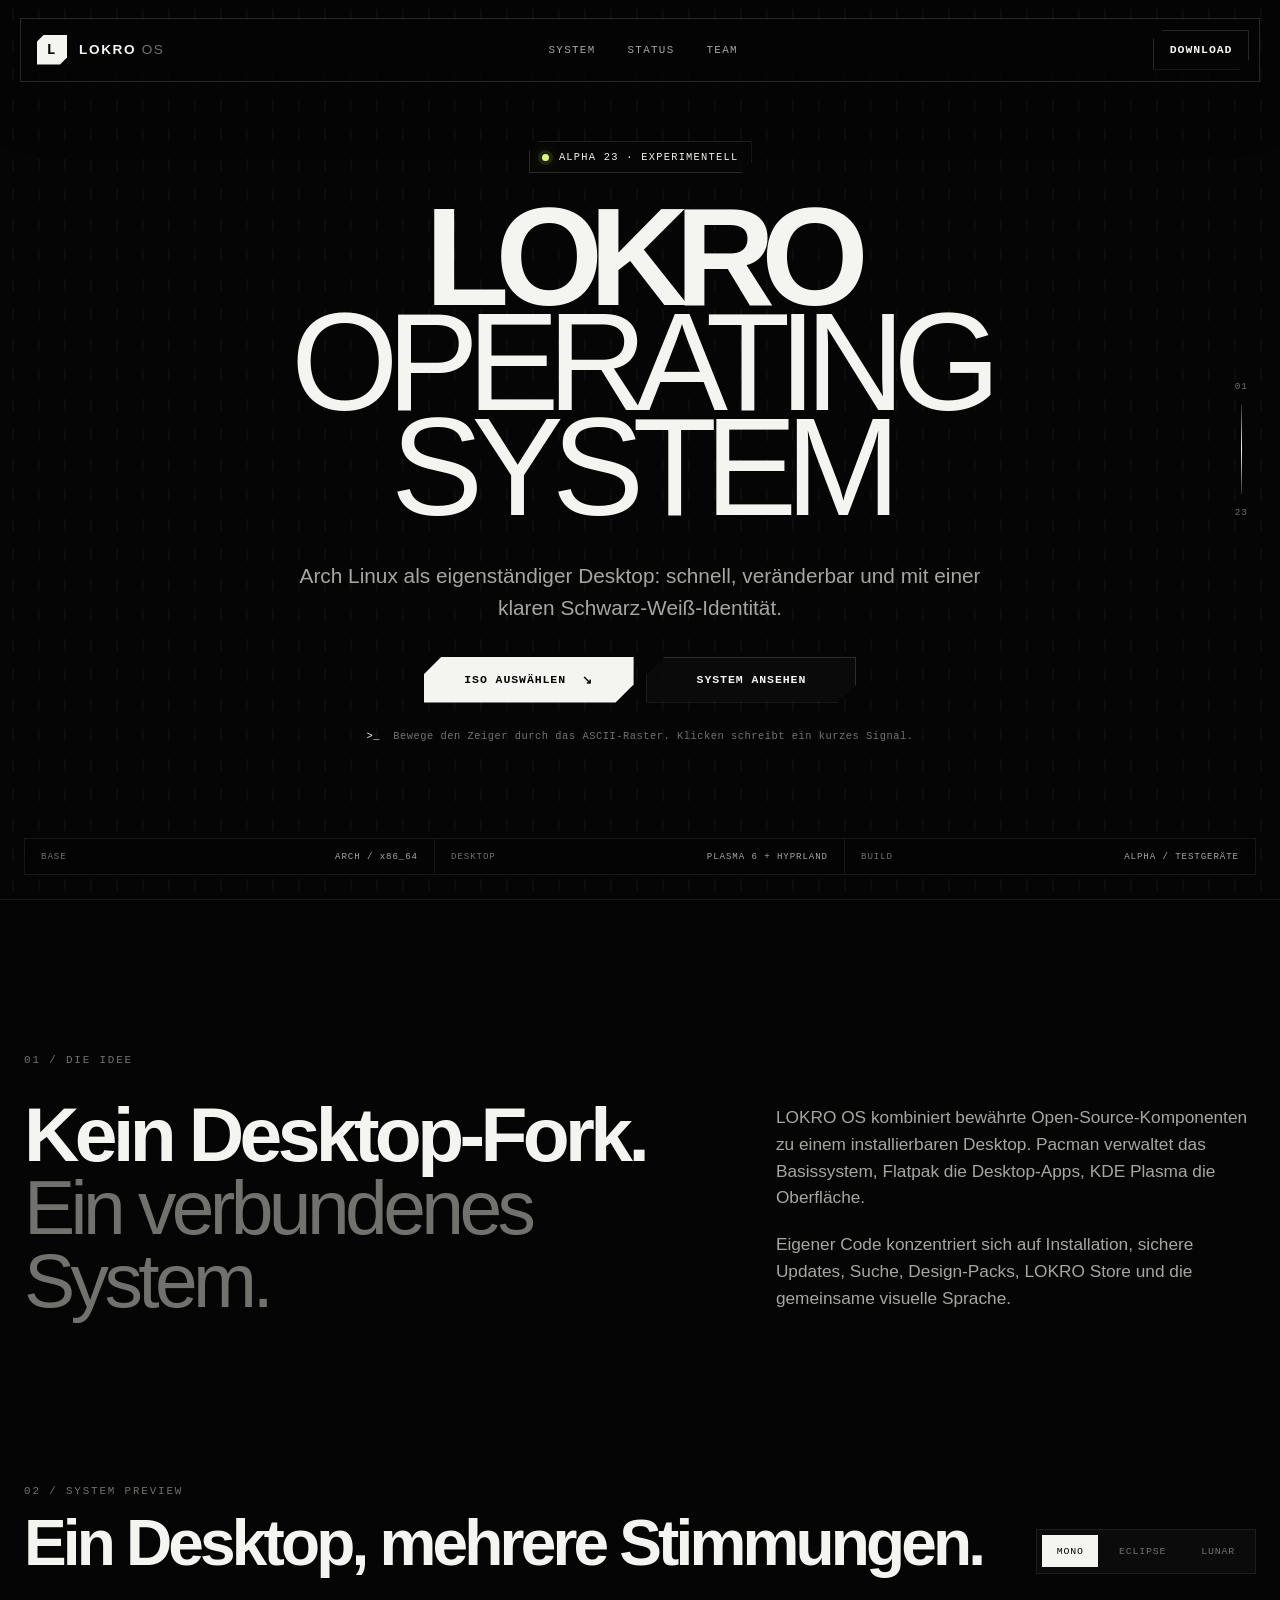
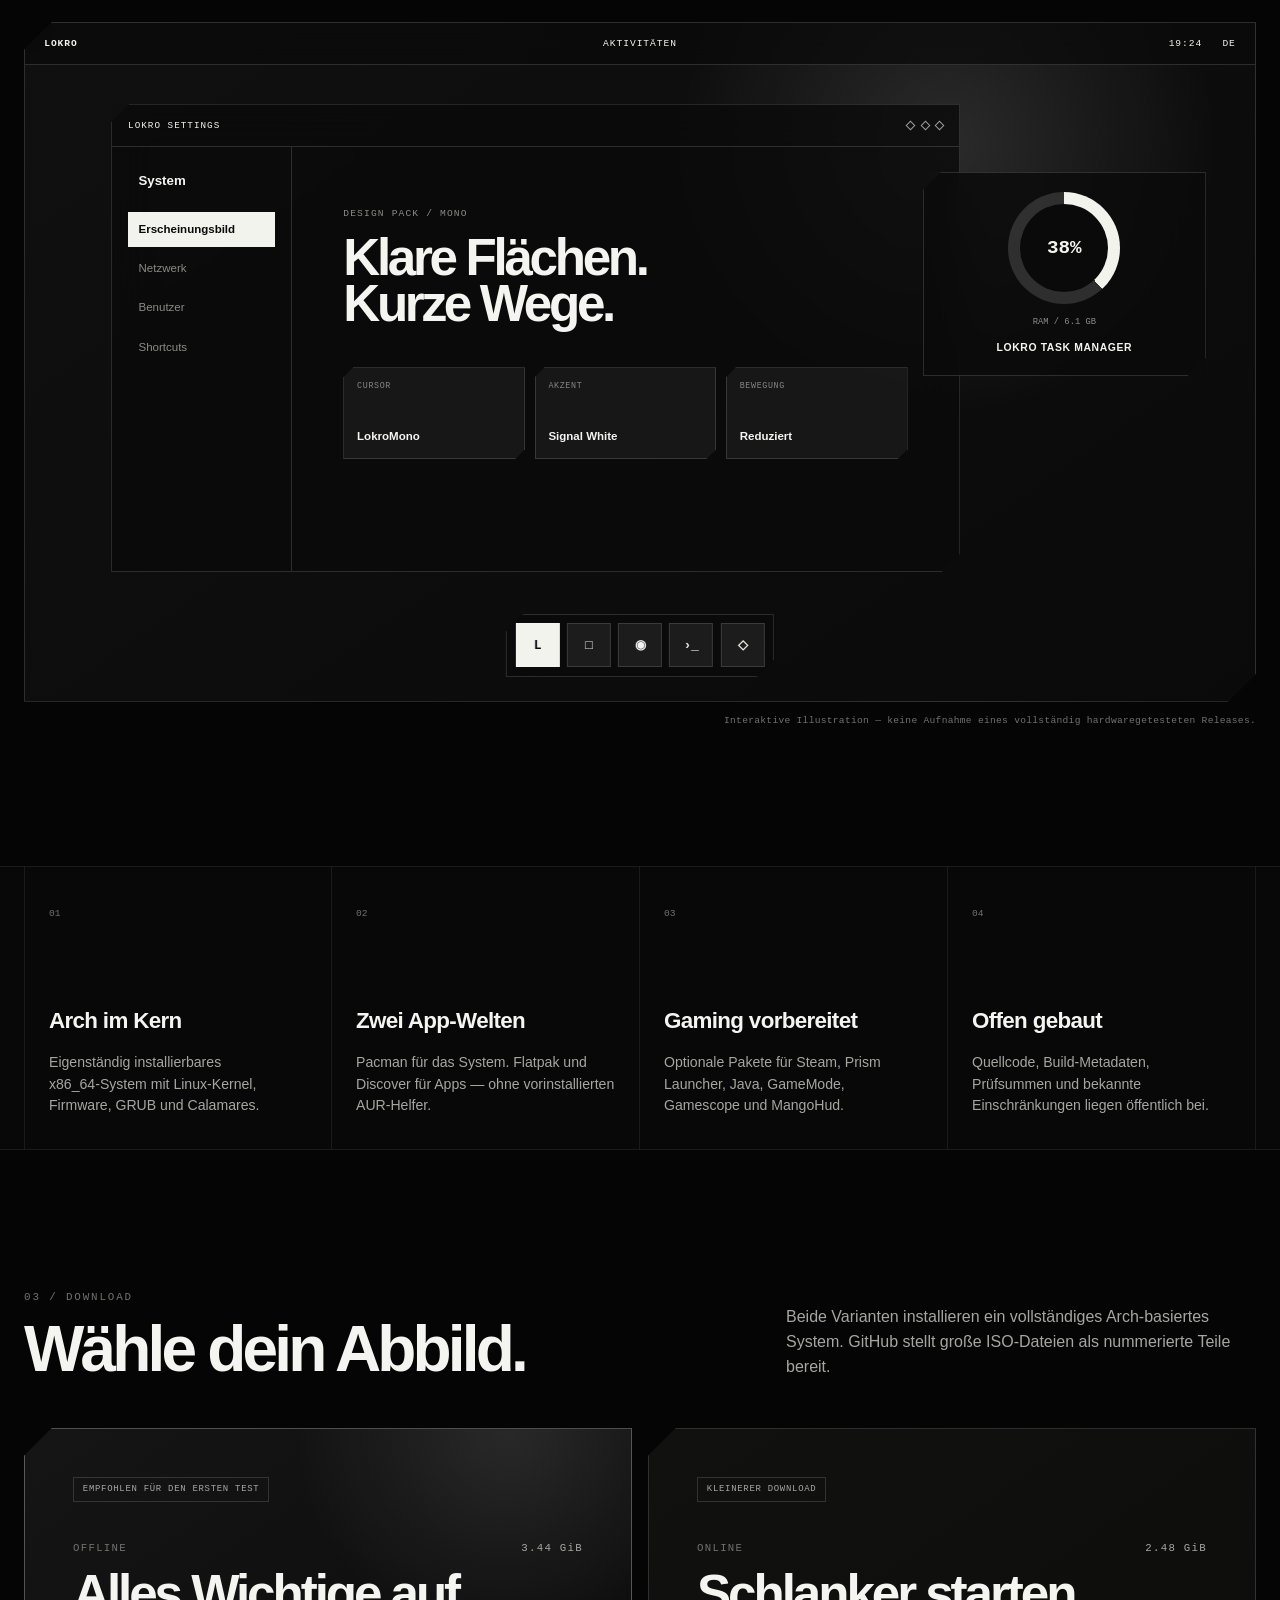
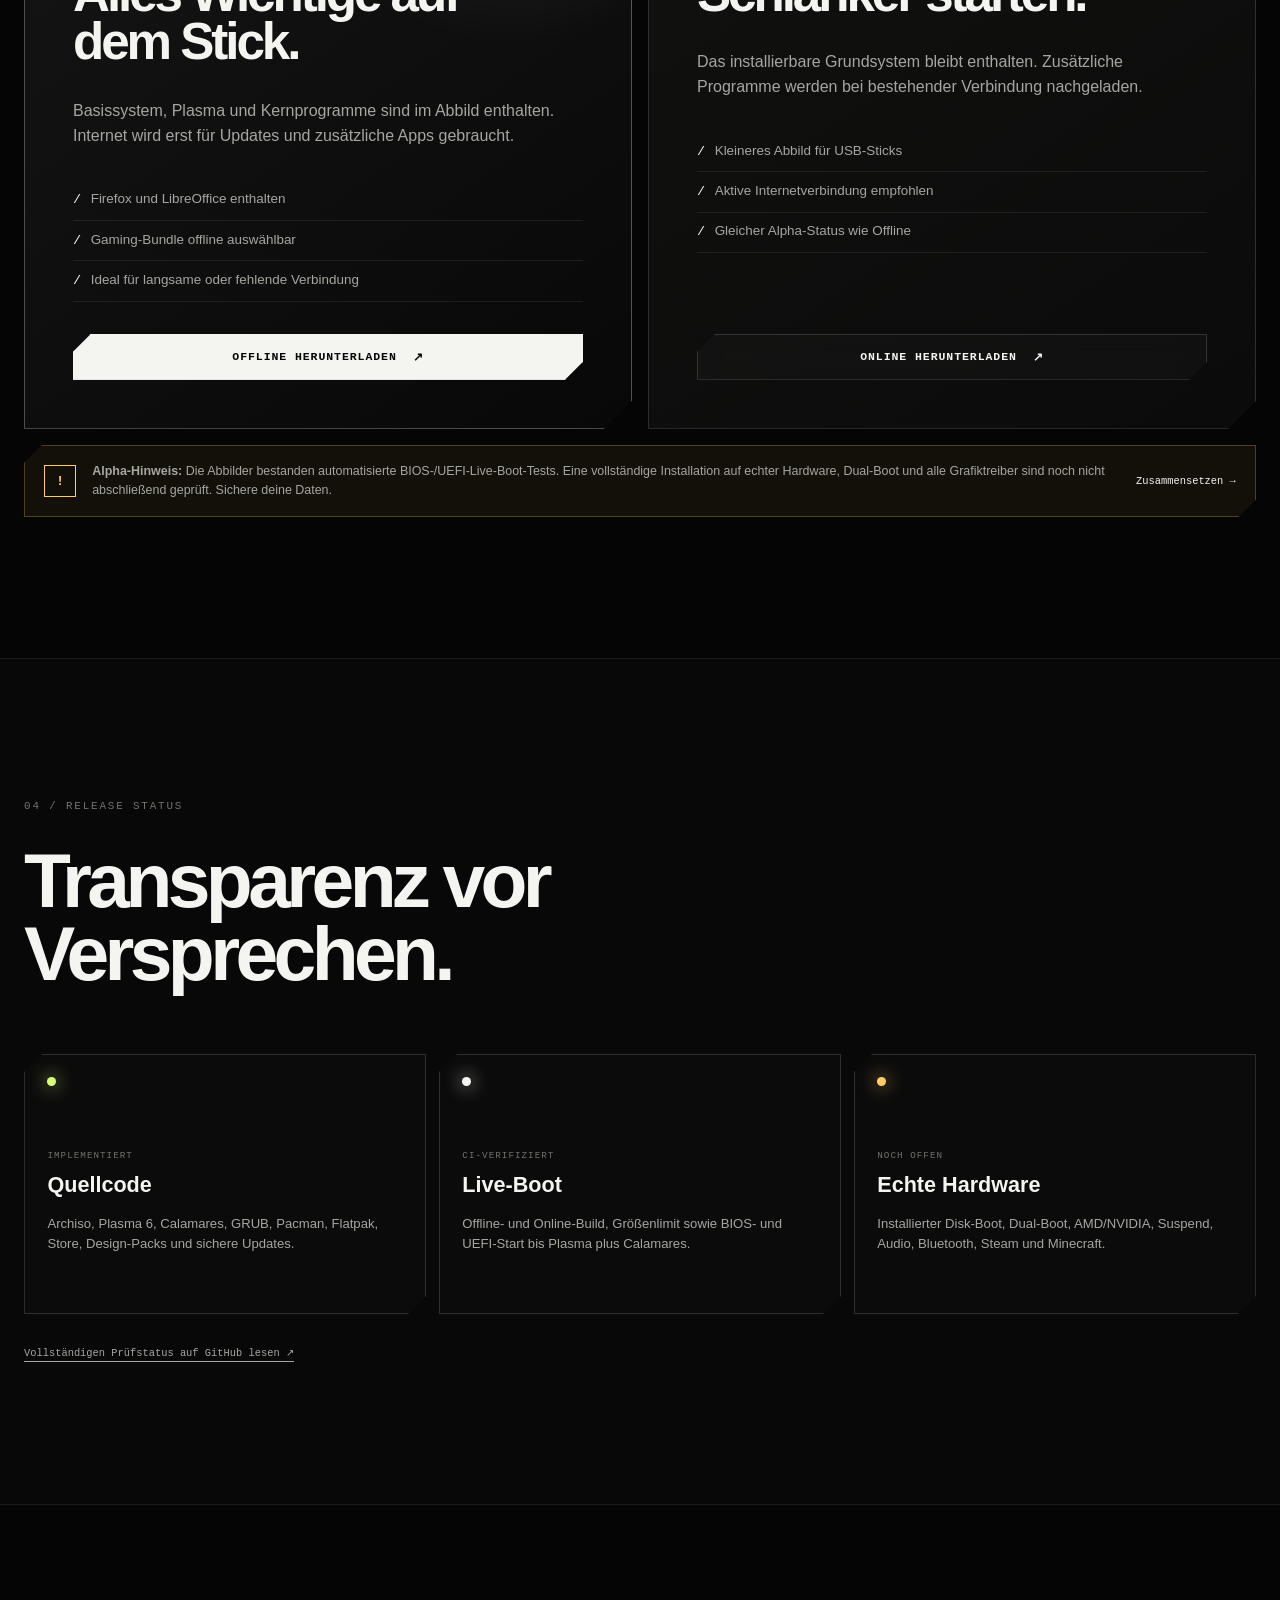
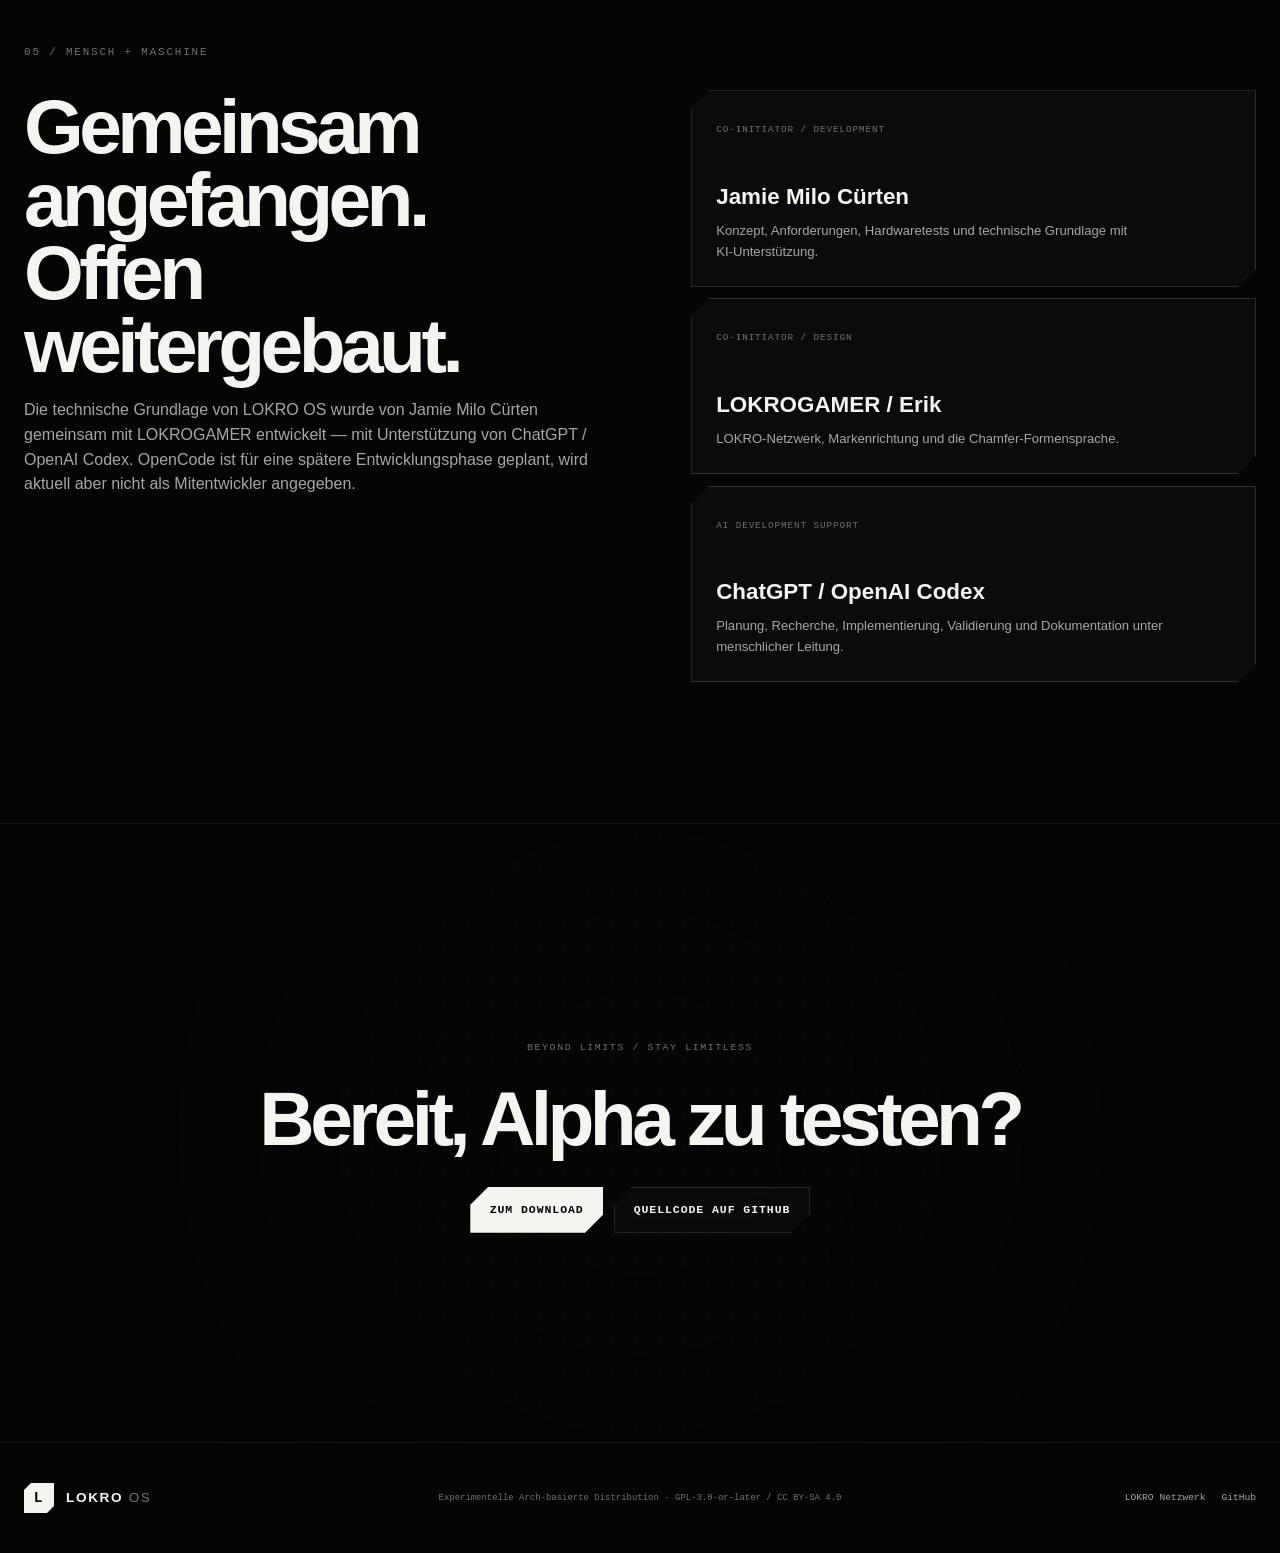
==== website/index.html @ 890afa0b "Add LOKRO OS website and enforce default theme # Conflicts: #	AI_INFO.md #	docs/RELEASE_STATUS.md" ====
<!doctype html>
<html lang="de">
<head>
  <meta charset="utf-8">
  <meta name="viewport" content="width=device-width, initial-scale=1">
  <meta name="theme-color" content="#050505">
  <meta name="description" content="LOKRO OS ist eine experimentelle, Arch-basierte Desktop-Distribution mit KDE Plasma, Pacman, Flatpak und einem klaren Schwarz-Weiß-Design.">
  <title>LOKRO OS — Arch, neu zusammengesetzt</title>
  <link rel="stylesheet" href="styles.css">
  <script src="app.js" defer></script>
</head>
<body>
  <a class="skip-link" href="#main">Zum Inhalt springen</a>

  <header class="site-header" data-nav>
    <a class="brand" href="#top" aria-label="LOKRO OS Startseite">
      <span class="brand-mark" aria-hidden="true">L</span>
      <span>LOKRO <b>OS</b></span>
    </a>
    <nav aria-label="Hauptnavigation">
      <a href="#system">System</a>
      <a href="#status">Status</a>
      <a href="#team">Team</a>
    </nav>
    <a class="button button-small chamfer-10" href="#download">Download</a>
  </header>

  <main id="main">
    <section class="hero" id="top" aria-labelledby="hero-title">
      <canvas id="signal-field" aria-hidden="true"></canvas>

      <div class="hero-copy">
        <div class="release-pill chamfer-10">
          <span class="pulse-dot" aria-hidden="true"></span>
          <span data-release-label>ALPHA 23 · EXPERIMENTELL</span>
        </div>
        <h1 id="hero-title"><span>LOKRO</span><br>OPERATING SYSTEM</h1>
        <p class="hero-lead">Arch Linux als eigenständiger Desktop: schnell, veränderbar und mit einer klaren Schwarz‑Weiß‑Identität.</p>
        <div class="hero-actions">
          <a class="button button-primary chamfer-18" href="#download">ISO auswählen <span aria-hidden="true">↘</span></a>
          <a class="button button-ghost chamfer-18" href="#system">System ansehen</a>
        </div>
        <p class="interaction-hint"><span aria-hidden="true">&gt;_</span> Bewege den Zeiger durch das ASCII‑Raster. Klicken schreibt ein kurzes Signal.</p>
      </div>

      <div class="hero-index" aria-hidden="true">
        <span>01</span>
        <i></i>
        <span>23</span>
      </div>

      <div class="hero-meta" aria-label="Kurzstatus">
        <div><span>BASE</span><strong>ARCH / x86_64</strong></div>
        <div><span>DESKTOP</span><strong>PLASMA 6 + HYPRLAND</strong></div>
        <div><span>BUILD</span><strong>ALPHA / TESTGERÄTE</strong></div>
      </div>
    </section>

    <section class="manifesto section-shell" aria-labelledby="manifesto-title">
      <p class="section-kicker">01 / DIE IDEE</p>
      <div class="manifesto-grid">
        <h2 id="manifesto-title">Kein Desktop-Fork.<br><em>Ein verbundenes System.</em></h2>
        <div>
          <p>LOKRO OS kombiniert bewährte Open‑Source‑Komponenten zu einem installierbaren Desktop. Pacman verwaltet das Basissystem, Flatpak die Desktop‑Apps, KDE Plasma die Oberfläche.</p>
          <p>Eigener Code konzentriert sich auf Installation, sichere Updates, Suche, Design‑Packs, LOKRO Store und die gemeinsame visuelle Sprache.</p>
        </div>
      </div>
    </section>

    <section class="system section-shell" id="system" aria-labelledby="system-title">
      <div class="section-heading">
        <div>
          <p class="section-kicker">02 / SYSTEM PREVIEW</p>
          <h2 id="system-title">Ein Desktop, mehrere Stimmungen.</h2>
        </div>
        <div class="theme-switcher" role="group" aria-label="Vorschau-Design wählen">
          <button type="button" class="is-active" data-preview-theme="mono">Mono</button>
          <button type="button" data-preview-theme="eclipse">Eclipse</button>
          <button type="button" data-preview-theme="lunar">Lunar</button>
        </div>
      </div>

      <div class="desktop-frame chamfer-28" data-desktop-theme="mono">
        <div class="desktop-noise" aria-hidden="true"></div>
        <div class="desktop-topbar">
          <div class="desktop-logo">LOKRO</div>
          <div>AKTIVITÄTEN</div>
          <div class="desktop-clock">19:24&nbsp;&nbsp; DE</div>
        </div>
        <div class="window window-main chamfer-18">
          <div class="window-bar">
            <span>LOKRO SETTINGS</span>
            <div><i></i><i></i><i></i></div>
          </div>
          <div class="window-content">
            <aside>
              <strong>System</strong>
              <span class="selected">Erscheinungsbild</span>
              <span>Netzwerk</span>
              <span>Benutzer</span>
              <span>Shortcuts</span>
            </aside>
            <div class="settings-stage">
              <p class="micro-label">DESIGN PACK / <span data-theme-name>MONO</span></p>
              <h3>Klare Flächen.<br>Kurze Wege.</h3>
              <div class="settings-cards">
                <article class="chamfer-10"><span>CURSOR</span><b>LokroMono</b></article>
                <article class="chamfer-10"><span>AKZENT</span><b>Signal White</b></article>
                <article class="chamfer-10"><span>BEWEGUNG</span><b>Reduziert</b></article>
              </div>
            </div>
          </div>
        </div>
        <div class="window window-side chamfer-18" aria-hidden="true">
          <div class="system-ring"><span>38%</span></div>
          <small>RAM / 6.1 GB</small>
          <b>LOKRO TASK MANAGER</b>
        </div>
        <div class="desktop-dock chamfer-18" aria-label="Beispielhafte Taskleiste">
          <i title="Start">L</i><i title="Dateien">□</i><i title="Browser">◉</i><i title="Terminal">›_</i><i title="Store">◇</i>
        </div>
      </div>
      <p class="preview-note">Interaktive Illustration — keine Aufnahme eines vollständig hardwaregetesteten Releases.</p>
    </section>

    <section class="feature-band" aria-label="Systemmerkmale">
      <div class="section-shell feature-grid">
        <article>
          <span class="feature-number">01</span>
          <h3>Arch im Kern</h3>
          <p>Eigenständig installierbares x86_64‑System mit Linux‑Kernel, Firmware, GRUB und Calamares.</p>
        </article>
        <article>
          <span class="feature-number">02</span>
          <h3>Zwei App-Welten</h3>
          <p>Pacman für das System. Flatpak und Discover für Apps — ohne vorinstallierten AUR‑Helfer.</p>
        </article>
        <article>
          <span class="feature-number">03</span>
          <h3>Gaming vorbereitet</h3>
          <p>Optionale Pakete für Steam, Prism Launcher, Java, GameMode, Gamescope und MangoHud.</p>
        </article>
        <article>
          <span class="feature-number">04</span>
          <h3>Offen gebaut</h3>
          <p>Quellcode, Build‑Metadaten, Prüfsummen und bekannte Einschränkungen liegen öffentlich bei.</p>
        </article>
      </div>
    </section>

    <section class="download section-shell" id="download" aria-labelledby="download-title">
      <div class="section-heading download-heading">
        <div>
          <p class="section-kicker">03 / DOWNLOAD</p>
          <h2 id="download-title">Wähle dein Abbild.</h2>
        </div>
        <p>Beide Varianten installieren ein vollständiges Arch‑basiertes System. GitHub stellt große ISO‑Dateien als nummerierte Teile bereit.</p>
      </div>

      <div class="download-grid">
        <article class="download-card chamfer-28 featured-card">
          <div class="card-tag">EMPFOHLEN FÜR DEN ERSTEN TEST</div>
          <div class="download-card-head">
            <span>OFFLINE</span><b>3.44 GiB</b>
          </div>
          <h3>Alles Wichtige auf dem Stick.</h3>
          <p>Basissystem, Plasma und Kernprogramme sind im Abbild enthalten. Internet wird erst für Updates und zusätzliche Apps gebraucht.</p>
          <ul>
            <li>Firefox und LibreOffice enthalten</li>
            <li>Gaming-Bundle offline auswählbar</li>
            <li>Ideal für langsame oder fehlende Verbindung</li>
          </ul>
          <a class="button button-primary chamfer-18 release-link" href="https://github.com/jamjam1312/LOKROOS-Arch-based/releases/tag/v0.1.0-alpha.23">Offline herunterladen <span aria-hidden="true">↗</span></a>
        </article>

        <article class="download-card chamfer-28">
          <div class="card-tag">KLEINERER DOWNLOAD</div>
          <div class="download-card-head">
            <span>ONLINE</span><b>2.48 GiB</b>
          </div>
          <h3>Schlanker starten.</h3>
          <p>Das installierbare Grundsystem bleibt enthalten. Zusätzliche Programme werden bei bestehender Verbindung nachgeladen.</p>
          <ul>
            <li>Kleineres Abbild für USB‑Sticks</li>
            <li>Aktive Internetverbindung empfohlen</li>
            <li>Gleicher Alpha‑Status wie Offline</li>
          </ul>
          <a class="button button-ghost chamfer-18 release-link" href="https://github.com/jamjam1312/LOKROOS-Arch-based/releases/tag/v0.1.0-alpha.23">Online herunterladen <span aria-hidden="true">↗</span></a>
        </article>
      </div>

      <div class="download-note chamfer-18">
        <span aria-hidden="true">!</span>
        <p><strong>Alpha-Hinweis:</strong> Die Abbilder bestanden automatisierte BIOS-/UEFI‑Live‑Boot‑Tests. Eine vollständige Installation auf echter Hardware, Dual‑Boot und alle Grafiktreiber sind noch nicht abschließend geprüft. Sichere deine Daten.</p>
        <a href="https://github.com/jamjam1312/LOKROOS-Arch-based/releases/download/v0.1.0-alpha.23/REASSEMBLE.md">Zusammensetzen →</a>
      </div>
    </section>

    <section class="status" id="status" aria-labelledby="status-title">
      <div class="section-shell">
        <p class="section-kicker">04 / RELEASE STATUS</p>
        <h2 id="status-title">Transparenz vor Versprechen.</h2>
        <div class="status-grid">
          <article class="chamfer-18 status-ready">
            <span>IMPLEMENTIERT</span>
            <strong>Quellcode</strong>
            <p>Archiso, Plasma 6, Calamares, GRUB, Pacman, Flatpak, Store, Design‑Packs und sichere Updates.</p>
          </article>
          <article class="chamfer-18 status-ci">
            <span>CI-VERIFIZIERT</span>
            <strong>Live-Boot</strong>
            <p>Offline- und Online-Build, Größenlimit sowie BIOS- und UEFI‑Start bis Plasma plus Calamares.</p>
          </article>
          <article class="chamfer-18 status-open">
            <span>NOCH OFFEN</span>
            <strong>Echte Hardware</strong>
            <p>Installierter Disk‑Boot, Dual‑Boot, AMD/NVIDIA, Suspend, Audio, Bluetooth, Steam und Minecraft.</p>
          </article>
        </div>
        <a class="text-link" href="https://github.com/jamjam1312/LOKROOS-Arch-based/blob/main/docs/RELEASE_STATUS.md">Vollständigen Prüfstatus auf GitHub lesen ↗</a>
      </div>
    </section>

    <section class="team section-shell" id="team" aria-labelledby="team-title">
      <p class="section-kicker">05 / MENSCH + MASCHINE</p>
      <div class="team-layout">
        <div>
          <h2 id="team-title">Gemeinsam angefangen.<br>Offen weitergebaut.</h2>
          <p>Die technische Grundlage von LOKRO OS wurde von Jamie Milo Cürten gemeinsam mit LOKROGAMER entwickelt — mit Unterstützung von ChatGPT / OpenAI Codex. OpenCode ist für eine spätere Entwicklungsphase geplant, wird aktuell aber nicht als Mitentwickler angegeben.</p>
        </div>
        <div class="credits-list">
          <article class="chamfer-18">
            <span>CO-INITIATOR / DEVELOPMENT</span>
            <strong>Jamie Milo Cürten</strong>
            <p>Konzept, Anforderungen, Hardwaretests und technische Grundlage mit KI‑Unterstützung.</p>
          </article>
          <article class="chamfer-18">
            <span>CO-INITIATOR / DESIGN</span>
            <strong>LOKROGAMER / Erik</strong>
            <p>LOKRO‑Netzwerk, Markenrichtung und die Chamfer‑Formensprache.</p>
          </article>
          <article class="chamfer-18">
            <span>AI DEVELOPMENT SUPPORT</span>
            <strong>ChatGPT / OpenAI Codex</strong>
            <p>Planung, Recherche, Implementierung, Validierung und Dokumentation unter menschlicher Leitung.</p>
          </article>
        </div>
      </div>
    </section>

    <section class="final-cta">
      <canvas id="footer-field" aria-hidden="true"></canvas>
      <div class="section-shell final-cta-inner">
        <span>BEYOND LIMITS / STAY LIMITLESS</span>
        <h2>Bereit, Alpha zu testen?</h2>
        <div>
          <a class="button button-primary chamfer-18" href="#download">Zum Download</a>
          <a class="button button-ghost chamfer-18" href="https://github.com/jamjam1312/LOKROOS-Arch-based">Quellcode auf GitHub</a>
        </div>
      </div>
    </section>
  </main>

  <footer>
    <div class="brand"><span class="brand-mark">L</span><span>LOKRO <b>OS</b></span></div>
    <p>Experimentelle Arch‑basierte Distribution · GPL‑3.0‑or‑later / CC BY‑SA 4.0</p>
    <div><a href="https://lokro.dev/de/">LOKRO Netzwerk</a><a href="https://github.com/jamjam1312/LOKROOS-Arch-based">GitHub</a></div>
  </footer>
</body>
</html>
---- website/styles.css ----
:root {
  color-scheme: dark;
  --ink: #f4f4f0;
  --muted: #a6a6a1;
  --dim: #71716d;
  --black: #050505;
  --panel: #0b0b0b;
  --panel-2: #111110;
  --line: rgba(255, 255, 255, .14);
  --line-soft: rgba(255, 255, 255, .075);
  --glass: rgba(13, 13, 13, .68);
  --signal: #f7f7f2;
  --good: #d7ff76;
  --warn: #ffcc66;
  --danger: #ff7a66;
  --max: 1240px;
  --sans: Inter, ui-sans-serif, -apple-system, BlinkMacSystemFont, "Segoe UI", sans-serif;
  --mono: "Cascadia Code", "SFMono-Regular", Consolas, "Liberation Mono", monospace;
}

* { box-sizing: border-box; }
html { scroll-behavior: smooth; background: var(--black); }
body { margin: 0; background: var(--black); color: var(--ink); font-family: var(--sans); line-height: 1.55; overflow-x: hidden; }
a { color: inherit; }
button, a { -webkit-tap-highlight-color: transparent; }
button { font: inherit; }
::selection { background: var(--ink); color: var(--black); }

.skip-link { position: fixed; left: 1rem; top: -5rem; z-index: 100; padding: .8rem 1rem; background: var(--ink); color: var(--black); transition: top .2s ease; }
.skip-link:focus { top: 1rem; }
.section-shell { width: min(var(--max), calc(100% - 3rem)); margin-inline: auto; }
.chamfer-10 { clip-path: polygon(10px 0, 100% 0, 100% calc(100% - 10px), calc(100% - 10px) 100%, 0 100%, 0 10px); }
.chamfer-18 { clip-path: polygon(18px 0, 100% 0, 100% calc(100% - 18px), calc(100% - 18px) 100%, 0 100%, 0 18px); }
.chamfer-28 { clip-path: polygon(28px 0, 100% 0, 100% calc(100% - 28px), calc(100% - 28px) 100%, 0 100%, 0 28px); }

.site-header { position: fixed; z-index: 30; top: 1.1rem; left: 50%; transform: translateX(-50%); width: min(var(--max), calc(100% - 2rem)); min-height: 64px; display: grid; grid-template-columns: 1fr auto 1fr; align-items: center; padding: .55rem .6rem .55rem 1rem; border: 1px solid var(--line); background: rgba(5, 5, 5, .66); backdrop-filter: blur(18px) saturate(130%); box-shadow: 0 18px 60px rgba(0, 0, 0, .24); transition: background .25s ease, border-color .25s ease; }
.site-header.is-scrolled { background: rgba(5, 5, 5, .9); border-color: rgba(255,255,255,.2); }
.brand { display: inline-flex; align-items: center; gap: .75rem; font-size: .85rem; font-weight: 700; letter-spacing: .12em; text-decoration: none; }
.brand b { font-weight: 400; color: var(--dim); }
.brand-mark { width: 30px; height: 30px; display: grid; place-items: center; background: var(--ink); color: var(--black); font: 900 .9rem var(--mono); clip-path: polygon(7px 0, 100% 0, 100% calc(100% - 7px), calc(100% - 7px) 100%, 0 100%, 0 7px); }
.site-header nav { display: flex; align-items: center; gap: 2rem; }
.site-header nav a { color: var(--muted); font: .68rem var(--mono); letter-spacing: .12em; text-decoration: none; text-transform: uppercase; transition: color .2s ease; }
.site-header nav a:hover, .site-header nav a:focus-visible { color: var(--ink); }
.site-header > .button { justify-self: end; }

.button { min-height: 46px; display: inline-flex; align-items: center; justify-content: center; gap: 1rem; padding: .8rem 1.15rem; border: 1px solid var(--line); background: transparent; color: var(--ink); font: 700 .72rem var(--mono); letter-spacing: .08em; text-decoration: none; text-transform: uppercase; cursor: pointer; transition: transform .2s ease, background .2s ease, color .2s ease, border-color .2s ease, box-shadow .2s ease; }
.button:hover, .button:focus-visible { transform: translateY(-2px); border-color: var(--ink); outline: none; }
.button:active { transform: translateY(0); }
.button-primary { background: var(--ink); color: var(--black); border-color: var(--ink); }
.button-primary:hover, .button-primary:focus-visible { box-shadow: 0 0 0 1px var(--ink), 0 18px 50px rgba(255,255,255,.13); }
.button-ghost { background: rgba(255,255,255,.025); backdrop-filter: blur(10px); }
.button-small { min-height: 40px; padding: .6rem 1rem; }

.hero { min-height: 100svh; position: relative; display: grid; align-items: center; overflow: hidden; border-bottom: 1px solid var(--line-soft); }
#signal-field { position: absolute; inset: 0; width: 100%; height: 100%; z-index: 0; pointer-events: none; }
.hero-copy { position: relative; z-index: 3; width: min(940px, calc(100% - 3rem)); margin: 7rem auto 8rem; text-align: center; }
.release-pill { width: fit-content; margin: 0 auto 2rem; display: inline-flex; align-items: center; gap: .65rem; padding: .55rem .75rem; border: 1px solid var(--line); background: rgba(8,8,8,.5); backdrop-filter: blur(10px); font: .65rem var(--mono); letter-spacing: .12em; }
.pulse-dot { width: 7px; height: 7px; border-radius: 50%; background: var(--good); box-shadow: 0 0 0 4px rgba(215,255,118,.1), 0 0 18px rgba(215,255,118,.5); animation: breathe 2.2s ease-in-out infinite; }
@keyframes breathe { 50% { opacity: .5; transform: scale(.72); } }
.hero h1 { margin: 0; font-size: clamp(4rem, 10.8vw, 10.2rem); line-height: .76; letter-spacing: -.085em; font-weight: 250; text-transform: uppercase; }
.hero h1 span { font-weight: 900; letter-spacing: -.1em; }
.hero-lead { max-width: 690px; margin: 2.5rem auto 0; color: var(--muted); font-size: clamp(1rem, 2vw, 1.3rem); }
.hero-actions { display: flex; justify-content: center; flex-wrap: wrap; gap: .8rem; margin-top: 2rem; }
.hero-actions .button { min-width: 210px; }
.interaction-hint { margin: 1.7rem 0 0; color: var(--dim); font: .65rem var(--mono); letter-spacing: .05em; }
.interaction-hint span { color: var(--ink); margin-right: .4rem; }
.hero-index { position: absolute; z-index: 3; right: 2rem; top: 50%; transform: translateY(-50%); display: flex; flex-direction: column; align-items: center; gap: .8rem; color: var(--dim); font: .58rem var(--mono); letter-spacing: .12em; }
.hero-index i { display: block; height: 90px; width: 1px; background: linear-gradient(var(--line), var(--ink), var(--line)); }
.hero-meta { position: absolute; z-index: 3; left: 50%; bottom: 1.5rem; transform: translateX(-50%); width: min(var(--max), calc(100% - 3rem)); display: grid; grid-template-columns: repeat(3, 1fr); border: 1px solid var(--line-soft); background: rgba(5,5,5,.56); backdrop-filter: blur(10px); }
.hero-meta div { display: flex; justify-content: space-between; gap: 1rem; padding: .75rem 1rem; border-right: 1px solid var(--line-soft); }
.hero-meta div:last-child { border-right: 0; }
.hero-meta span, .hero-meta strong { font: .57rem var(--mono); letter-spacing: .1em; }
.hero-meta span { color: var(--dim); }
.hero-meta strong { color: var(--muted); font-weight: 500; }

.section-kicker { margin: 0 0 2rem; color: var(--dim); font: .68rem var(--mono); letter-spacing: .17em; }
.manifesto { padding-block: clamp(6rem, 12vw, 11rem); }
.manifesto-grid { display: grid; grid-template-columns: 1.15fr .85fr; gap: clamp(3rem, 8vw, 8rem); align-items: start; }
.manifesto h2, .section-heading h2, .status h2, .team h2, .final-cta h2 { margin: 0; font-size: clamp(2.7rem, 6vw, 6.2rem); line-height: .95; letter-spacing: -.06em; }
.manifesto h2 em { color: var(--dim); font-weight: 300; font-style: normal; }
.manifesto-grid > div { padding-top: .4rem; }
.manifesto-grid p { color: var(--muted); font-size: 1.08rem; margin: 0 0 1.25rem; }

.system { padding-bottom: clamp(6rem, 11vw, 10rem); }
.section-heading { display: flex; justify-content: space-between; align-items: end; gap: 2rem; margin-bottom: 3rem; }
.section-heading .section-kicker { margin-bottom: 1rem; }
.section-heading h2 { font-size: clamp(2.5rem, 5vw, 5rem); }
.theme-switcher { display: flex; gap: .4rem; padding: .35rem; border: 1px solid var(--line-soft); background: var(--panel); }
.theme-switcher button { border: 0; padding: .65rem .9rem; background: transparent; color: var(--dim); font: .62rem var(--mono); letter-spacing: .08em; text-transform: uppercase; cursor: pointer; }
.theme-switcher button:hover, .theme-switcher button:focus-visible { color: var(--ink); outline: 1px solid var(--line); }
.theme-switcher button.is-active { background: var(--ink); color: var(--black); }

.desktop-frame { --desk-bg: #0a0a0a; --desk-line: rgba(255,255,255,.14); --desk-accent: #f3f3ee; position: relative; min-height: 680px; overflow: hidden; border: 1px solid var(--line); background: radial-gradient(circle at 75% 18%, rgba(255,255,255,.12), transparent 25%), linear-gradient(145deg, #101010, var(--desk-bg)); box-shadow: 0 35px 100px rgba(0,0,0,.42); transition: background .45s ease, color .45s ease; }
.desktop-frame[data-desktop-theme="eclipse"] { --desk-bg: #05060a; --desk-accent: #dce3ff; background: radial-gradient(circle at 30% 55%, rgba(100,117,180,.24), transparent 32%), radial-gradient(circle at 78% 16%, rgba(255,255,255,.13), transparent 22%), #05060a; }
.desktop-frame[data-desktop-theme="lunar"] { --desk-bg: #e9e8e2; --desk-line: rgba(0,0,0,.16); --desk-accent: #111; color: #0a0a0a; background: radial-gradient(circle at 20% 76%, rgba(0,0,0,.13), transparent 27%), linear-gradient(145deg, #faf9f4, #d8d7d1); }
.desktop-noise { position: absolute; inset: 0; opacity: .28; background-image: radial-gradient(var(--desk-accent) .7px, transparent .7px); background-size: 8px 8px; mask-image: linear-gradient(120deg, transparent 5%, black 52%, transparent 95%); }
.desktop-topbar { position: absolute; inset: 0 0 auto; height: 42px; display: grid; grid-template-columns: 1fr auto 1fr; align-items: center; padding: 0 1.2rem; border-bottom: 1px solid var(--desk-line); background: color-mix(in srgb, var(--desk-bg) 72%, transparent); backdrop-filter: blur(12px); font: .6rem var(--mono); letter-spacing: .1em; }
.desktop-logo { font-weight: 900; }
.desktop-clock { justify-self: end; }
.window { position: absolute; border: 1px solid var(--desk-line); background: color-mix(in srgb, var(--desk-bg) 80%, transparent); backdrop-filter: blur(22px); box-shadow: 0 24px 70px rgba(0,0,0,.3); }
.window-main { left: 7%; top: 12%; width: 69%; height: 69%; }
.window-bar { height: 42px; display: flex; align-items: center; justify-content: space-between; padding: 0 1rem; border-bottom: 1px solid var(--desk-line); font: .58rem var(--mono); letter-spacing: .11em; }
.window-bar div { display: flex; gap: .45rem; }
.window-bar i { width: 7px; height: 7px; border: 1px solid currentColor; transform: rotate(45deg); opacity: .62; }
.window-content { height: calc(100% - 42px); display: grid; grid-template-columns: 180px 1fr; }
.window-content aside { display: flex; flex-direction: column; gap: .25rem; padding: 1.5rem 1rem; border-right: 1px solid var(--desk-line); }
.window-content aside strong { margin: 0 .65rem 1rem; font-size: .83rem; }
.window-content aside span { padding: .55rem .65rem; color: color-mix(in srgb, currentColor 55%, transparent); font-size: .72rem; }
.window-content aside .selected { color: var(--desk-bg); background: var(--desk-accent); font-weight: 700; }
.settings-stage { padding: clamp(1.5rem, 4vw, 3.5rem); }
.micro-label { color: color-mix(in srgb, currentColor 55%, transparent); font: .6rem var(--mono); letter-spacing: .12em; }
.settings-stage h3 { margin: 1rem 0 2.5rem; font-size: clamp(2rem, 4vw, 4.5rem); line-height: .9; letter-spacing: -.065em; }
.settings-cards { display: grid; grid-template-columns: repeat(3, 1fr); gap: .6rem; }
.settings-cards article { min-height: 92px; display: flex; flex-direction: column; justify-content: space-between; padding: .8rem; border: 1px solid var(--desk-line); background: color-mix(in srgb, var(--desk-accent) 5%, transparent); }
.settings-cards span { color: color-mix(in srgb, currentColor 50%, transparent); font: .52rem var(--mono); letter-spacing: .08em; }
.settings-cards b { font-size: .72rem; }
.window-side { width: 23%; min-width: 190px; right: 4%; top: 22%; padding: 1.2rem; display: flex; flex-direction: column; align-items: center; gap: .8rem; }
.system-ring { width: 112px; aspect-ratio: 1; display: grid; place-items: center; border-radius: 50%; background: conic-gradient(var(--desk-accent) 0 38%, var(--desk-line) 38% 100%); }
.system-ring::before { content: ""; grid-area: 1/1; width: 88px; aspect-ratio: 1; border-radius: 50%; background: var(--desk-bg); }
.system-ring span { grid-area: 1/1; z-index: 1; font: 700 1.2rem var(--mono); }
.window-side small { color: color-mix(in srgb, currentColor 55%, transparent); font: .55rem var(--mono); }
.window-side b { text-align: center; font-size: .65rem; letter-spacing: .06em; }
.desktop-dock { position: absolute; left: 50%; bottom: 3.5%; transform: translateX(-50%); display: flex; gap: .45rem; padding: .55rem; border: 1px solid var(--desk-line); background: color-mix(in srgb, var(--desk-bg) 70%, transparent); backdrop-filter: blur(20px); }
.desktop-dock i { width: 44px; height: 44px; display: grid; place-items: center; background: color-mix(in srgb, var(--desk-accent) 8%, transparent); border: 1px solid var(--desk-line); font: 700 .8rem var(--mono); font-style: normal; }
.desktop-dock i:first-child { background: var(--desk-accent); color: var(--desk-bg); }
.preview-note { color: var(--dim); margin: .8rem 0 0; text-align: right; font: .6rem var(--mono); letter-spacing: .03em; }

.feature-band { border-block: 1px solid var(--line-soft); background: #080808; }
.feature-grid { display: grid; grid-template-columns: repeat(4, 1fr); }
.feature-grid article { min-height: 270px; padding: 2rem 1.5rem; border-right: 1px solid var(--line-soft); }
.feature-grid article:first-child { border-left: 1px solid var(--line-soft); }
.feature-number { color: var(--dim); font: .6rem var(--mono); }
.feature-grid h3 { margin: 5rem 0 .8rem; font-size: 1.4rem; letter-spacing: -.03em; }
.feature-grid p { margin: 0; color: var(--muted); font-size: .88rem; }

.download { padding-block: clamp(6rem, 11vw, 10rem); }
.download-heading > p { max-width: 470px; margin: 0; color: var(--muted); }
.download-grid { display: grid; grid-template-columns: 1fr 1fr; gap: 1rem; }
.download-card { position: relative; display: flex; flex-direction: column; min-height: 560px; padding: clamp(1.5rem, 4vw, 3rem); border: 1px solid var(--line); background: linear-gradient(145deg, var(--panel-2), var(--panel)); }
.featured-card { border-color: rgba(255,255,255,.28); background: radial-gradient(circle at 80% 0, rgba(255,255,255,.1), transparent 28%), linear-gradient(145deg, #151515, #080808); }
.card-tag { width: fit-content; padding: .4rem .55rem; border: 1px solid var(--line); color: var(--muted); font: .56rem var(--mono); letter-spacing: .08em; }
.download-card-head { display: flex; justify-content: space-between; margin-top: 2.5rem; color: var(--dim); font: .67rem var(--mono); letter-spacing: .12em; }
.download-card-head b { color: var(--muted); font-weight: 400; }
.download-card h3 { margin: 1rem 0; max-width: 430px; font-size: clamp(2.2rem, 4vw, 4.2rem); line-height: .95; letter-spacing: -.06em; }
.download-card > p { color: var(--muted); max-width: 520px; }
.download-card ul { margin: 1rem 0 2rem; padding: 0; list-style: none; color: var(--muted); font-size: .84rem; }
.download-card li { padding: .55rem 0; border-bottom: 1px solid var(--line-soft); }
.download-card li::before { content: "/"; margin-right: .6rem; color: var(--ink); font-family: var(--mono); }
.download-card .button { margin-top: auto; align-self: stretch; }
.download-note { display: grid; grid-template-columns: auto 1fr auto; align-items: center; gap: 1rem; margin-top: 1rem; padding: 1rem 1.2rem; border: 1px solid rgba(255,204,102,.25); background: rgba(255,204,102,.055); }
.download-note > span { width: 32px; height: 32px; display: grid; place-items: center; border: 1px solid var(--warn); color: var(--warn); font: 700 .8rem var(--mono); }
.download-note p { margin: 0; color: var(--muted); font-size: .78rem; }
.download-note a { white-space: nowrap; color: var(--ink); font: .65rem var(--mono); text-decoration: none; }

.status { padding-block: clamp(6rem, 11vw, 10rem); border-block: 1px solid var(--line-soft); background: #080808; }
.status h2 { max-width: 760px; }
.status-grid { display: grid; grid-template-columns: repeat(3, 1fr); gap: .8rem; margin-top: 4rem; }
.status-grid article { min-height: 260px; padding: 1.4rem; border: 1px solid var(--line); background: var(--panel); }
.status-grid article::before { content: ""; display: block; width: 9px; height: 9px; margin-bottom: 4rem; border-radius: 50%; background: var(--dim); box-shadow: 0 0 18px currentColor; }
.status-grid .status-ready::before { background: var(--good); color: var(--good); }
.status-grid .status-ci::before { background: var(--ink); color: var(--ink); }
.status-grid .status-open::before { background: var(--warn); color: var(--warn); }
.status-grid span { display: block; color: var(--dim); font: .58rem var(--mono); letter-spacing: .11em; }
.status-grid strong { display: block; margin: .4rem 0 .8rem; font-size: 1.35rem; }
.status-grid p { margin: 0; color: var(--muted); font-size: .82rem; }
.text-link { display: inline-block; margin-top: 2rem; color: var(--muted); font: .65rem var(--mono); text-underline-offset: .3rem; }
.text-link:hover { color: var(--ink); }

.team { padding-block: clamp(6rem, 11vw, 10rem); }
.team-layout { display: grid; grid-template-columns: 1fr 1fr; gap: clamp(3rem, 8vw, 8rem); }
.team-layout > div:first-child { position: sticky; top: 7rem; align-self: start; }
.team-layout > div:first-child p { max-width: 590px; color: var(--muted); font-size: 1rem; }
.credits-list { display: flex; flex-direction: column; gap: .7rem; }
.credits-list article { padding: 1.5rem; border: 1px solid var(--line); background: var(--panel); }
.credits-list span { color: var(--dim); font: .58rem var(--mono); letter-spacing: .1em; }
.credits-list strong { display: block; margin: 2.5rem 0 .4rem; font-size: 1.4rem; }
.credits-list p { margin: 0; color: var(--muted); font-size: .82rem; }

.final-cta { position: relative; min-height: 620px; display: grid; place-items: center; overflow: hidden; border-block: 1px solid var(--line-soft); }
#footer-field { position: absolute; inset: 0; width: 100%; height: 100%; opacity: .55; pointer-events: none; }
.final-cta::after { content: ""; position: absolute; inset: 0; background: radial-gradient(circle, transparent 0 20%, var(--black) 76%); pointer-events: none; }
.final-cta-inner { position: relative; z-index: 2; text-align: center; }
.final-cta-inner > span { color: var(--dim); font: .62rem var(--mono); letter-spacing: .16em; }
.final-cta h2 { margin: 1.5rem 0 2rem; }
.final-cta-inner > div { display: flex; flex-wrap: wrap; justify-content: center; gap: .7rem; }

footer { min-height: 110px; display: grid; grid-template-columns: 1fr auto 1fr; align-items: center; gap: 2rem; width: min(var(--max), calc(100% - 3rem)); margin: auto; }
footer p { color: var(--dim); font: .56rem var(--mono); text-align: center; }
footer > div:last-child { justify-self: end; display: flex; gap: 1rem; }
footer > div:last-child a { color: var(--muted); font: .6rem var(--mono); text-decoration: none; }
footer > div:last-child a:hover { color: var(--ink); }

@media (max-width: 900px) {
  .site-header { grid-template-columns: 1fr auto; }
  .site-header nav { display: none; }
  .hero-meta { grid-template-columns: 1fr; bottom: 1rem; }
  .hero-meta div { border-right: 0; border-bottom: 1px solid var(--line-soft); }
  .hero-meta div:last-child { border-bottom: 0; }
  .hero-index { display: none; }
  .manifesto-grid, .team-layout { grid-template-columns: 1fr; }
  .team-layout > div:first-child { position: static; }
  .section-heading { align-items: start; flex-direction: column; }
  .feature-grid { grid-template-columns: 1fr 1fr; }
  .feature-grid article:nth-child(3) { border-left: 1px solid var(--line-soft); }
  .download-grid, .status-grid { grid-template-columns: 1fr; }
  .window-main { left: 4%; width: 79%; }
  .window-side { right: 2%; top: 28%; }
  footer { grid-template-columns: 1fr; justify-items: center; padding: 2rem 0; }
  footer > div:last-child { justify-self: auto; }
}

@media (max-width: 620px) {
  .section-shell { width: min(100% - 1.5rem, var(--max)); }
  .site-header { top: .5rem; width: calc(100% - 1rem); min-height: 56px; }
  .site-header .button { min-height: 36px; font-size: .58rem; }
  .brand { font-size: .72rem; }
  .brand-mark { width: 27px; height: 27px; }
  .hero-copy { width: calc(100% - 1.5rem); margin-top: 6rem; }
  .hero h1 { font-size: clamp(3.4rem, 19vw, 6rem); line-height: .82; }
  .interaction-hint { display: none; }
  .hero-meta { width: calc(100% - 1.5rem); }
  .hero-meta div:nth-child(2) { display: none; }
  .manifesto, .download, .status, .team { padding-block: 5rem; }
  .theme-switcher { width: 100%; }
  .theme-switcher button { flex: 1; }
  .desktop-frame { min-height: 540px; }
  .window-main { width: 92%; height: 68%; }
  .window-content { grid-template-columns: 1fr; }
  .window-content aside { display: none; }
  .settings-stage { padding: 1.5rem; }
  .settings-cards { grid-template-columns: 1fr; }
  .settings-cards article { min-height: 68px; }
  .window-side { display: none; }
  .desktop-dock i { width: 36px; height: 36px; }
  .feature-grid { grid-template-columns: 1fr; }
  .feature-grid article, .feature-grid article:first-child, .feature-grid article:nth-child(3) { min-height: 220px; border-left: 1px solid var(--line-soft); }
  .feature-grid h3 { margin-top: 3rem; }
  .download-card { min-height: 540px; }
  .download-note { grid-template-columns: auto 1fr; }
  .download-note a { grid-column: 2; }
}

@media (prefers-reduced-motion: reduce) {
  html { scroll-behavior: auto; }
  *, *::before, *::after { animation-duration: .01ms !important; animation-iteration-count: 1 !important; transition-duration: .01ms !important; }
  .interaction-hint { display: none; }
}
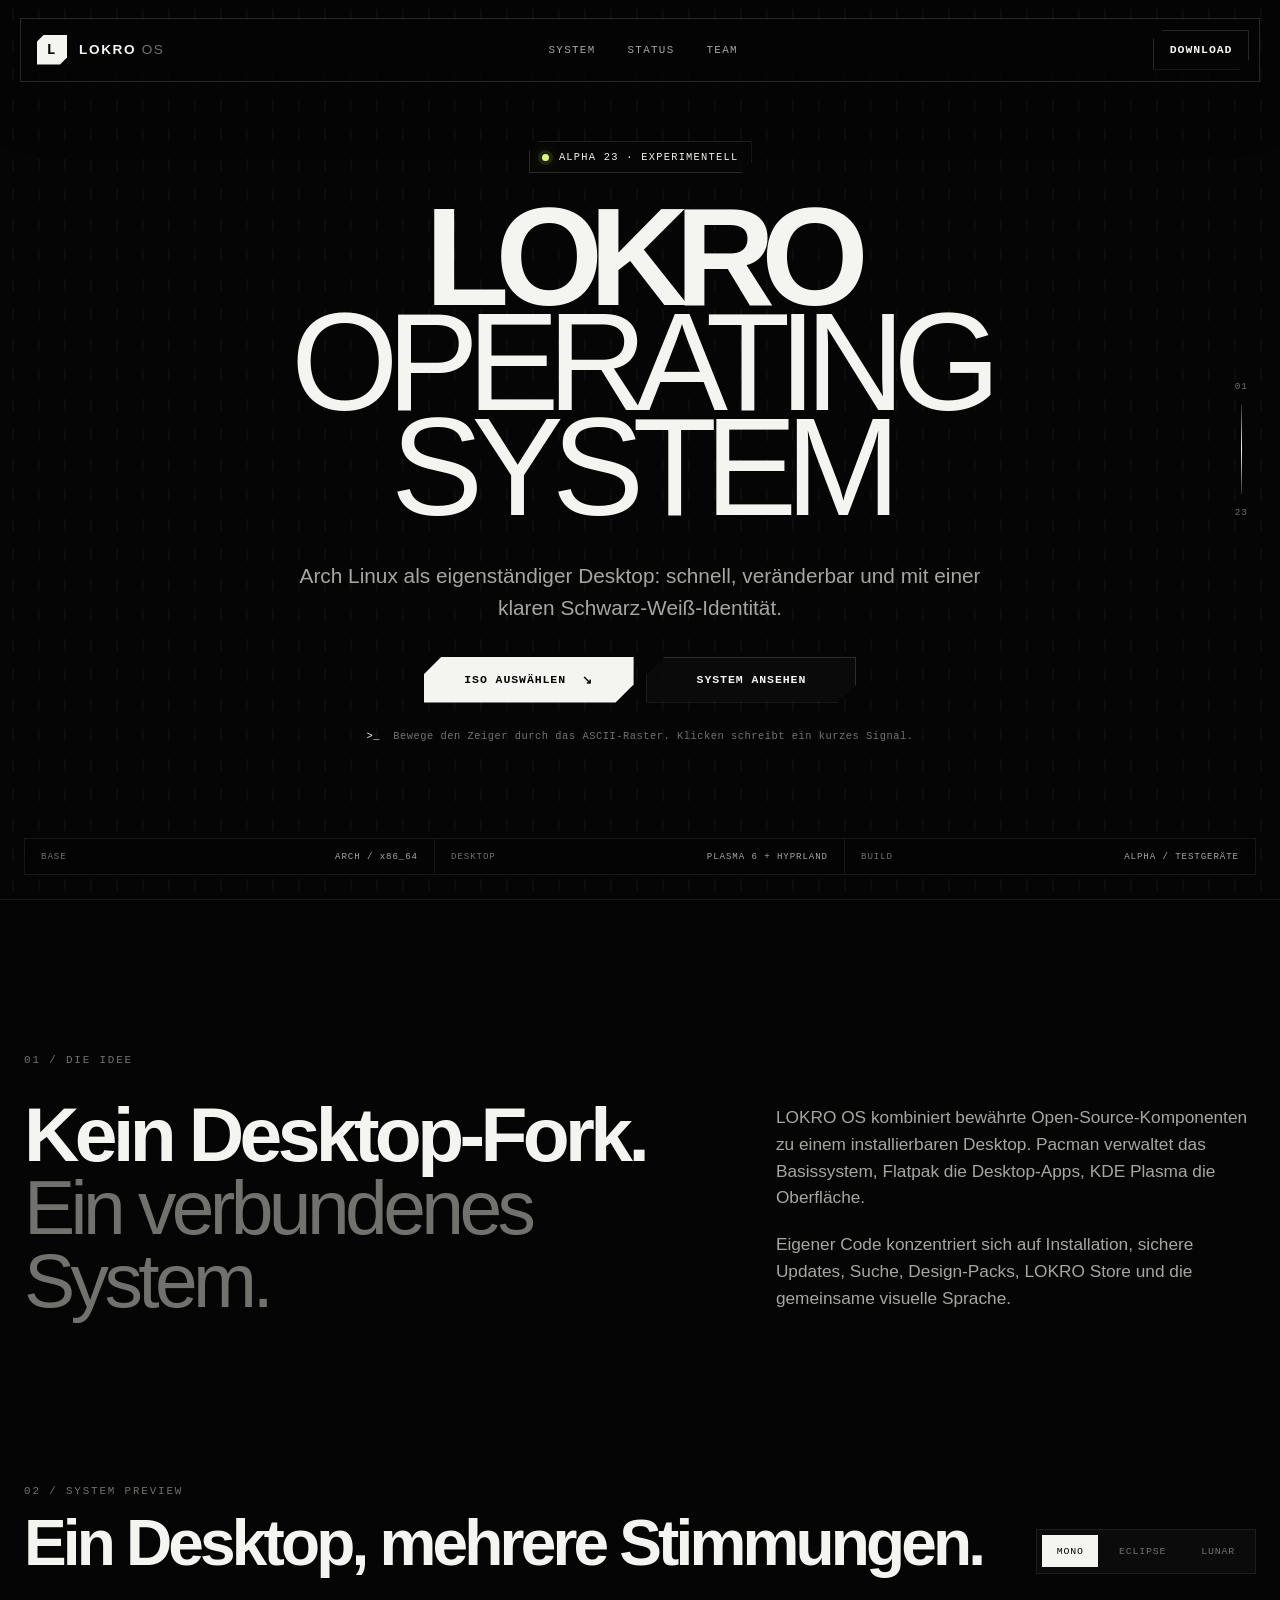
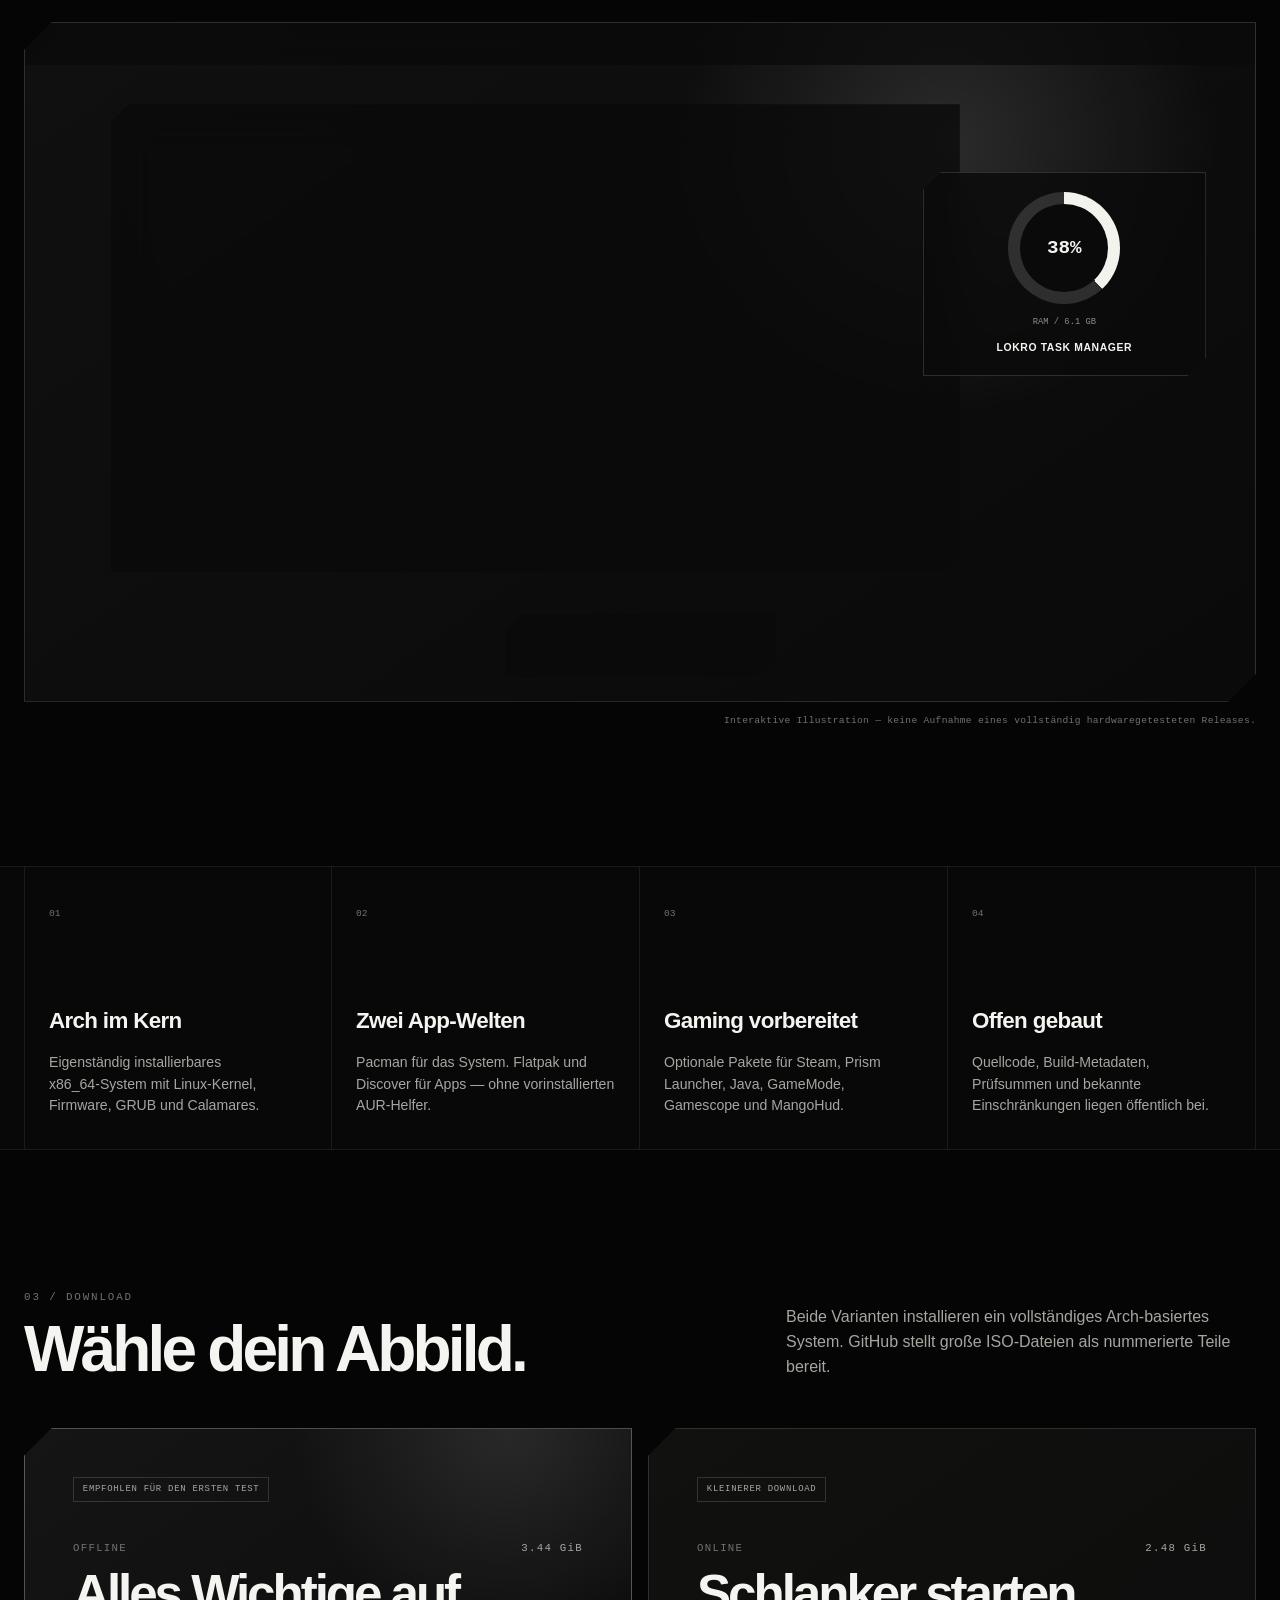
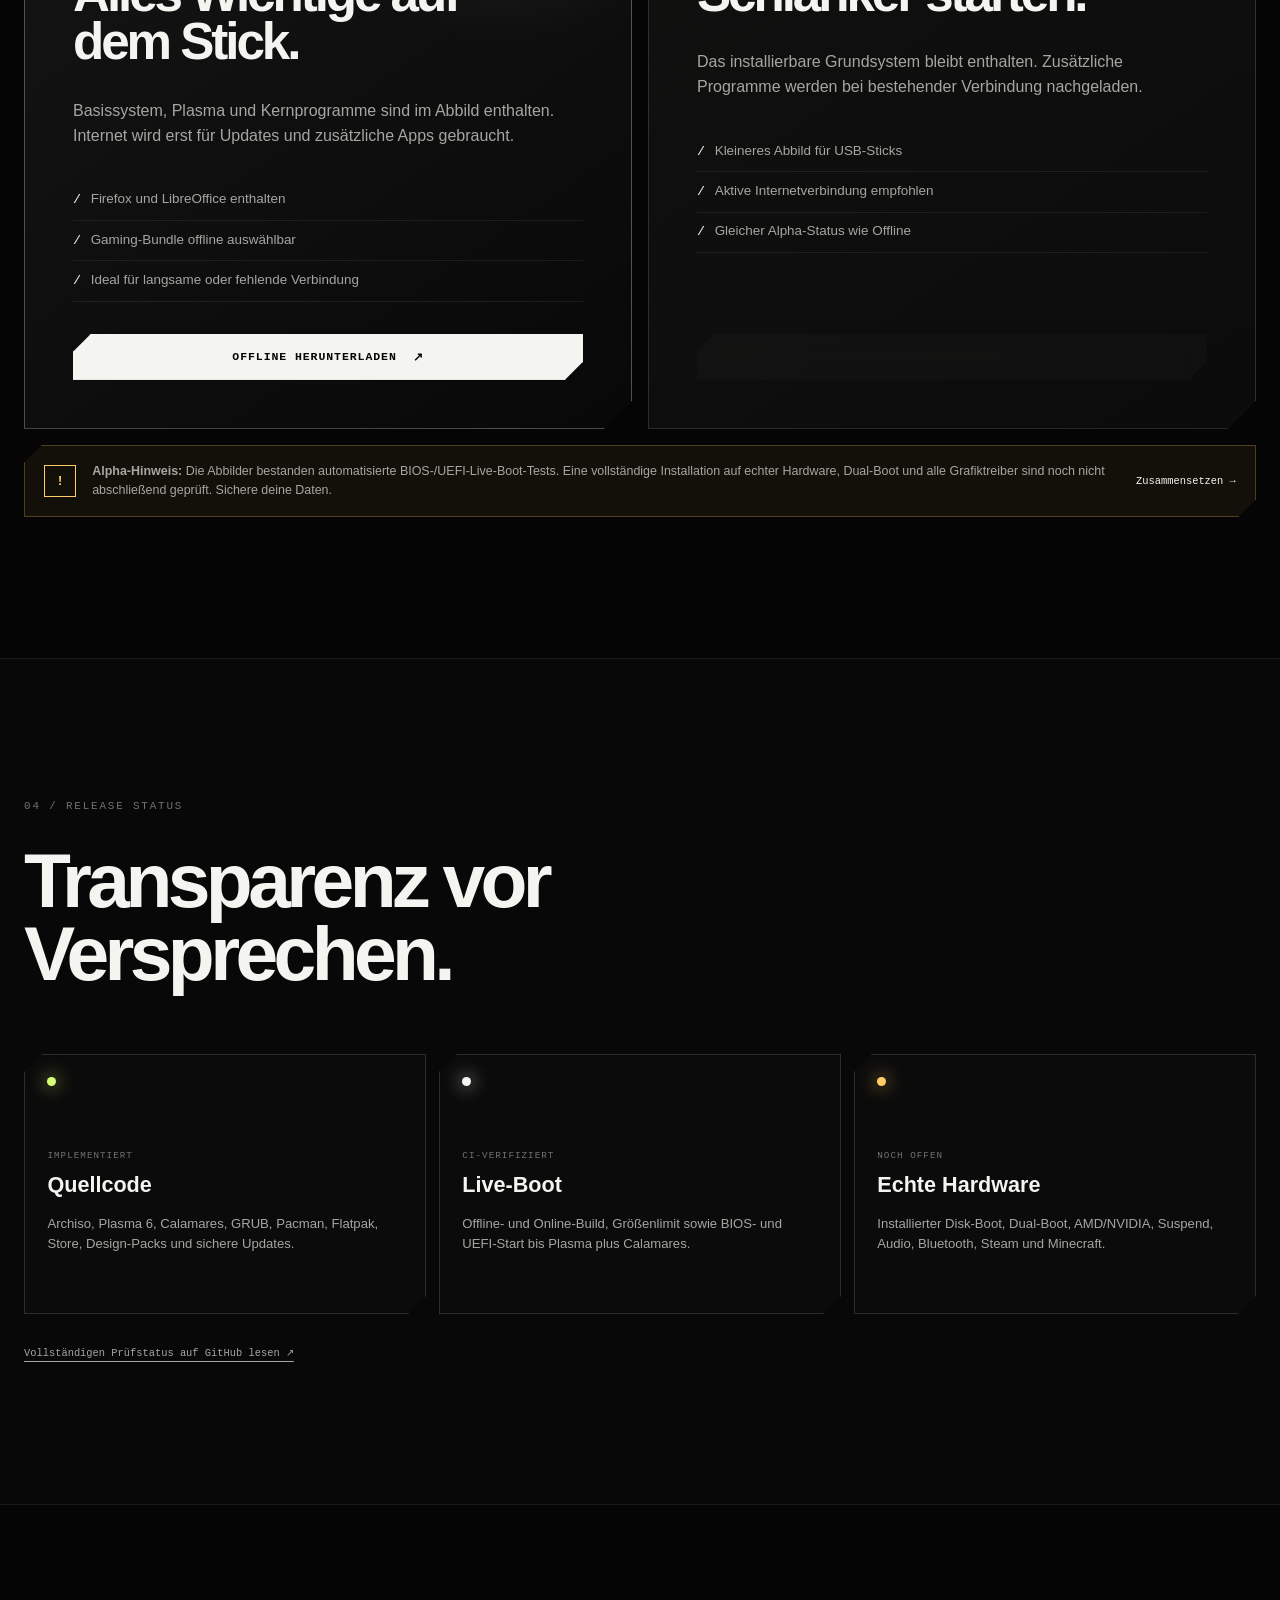
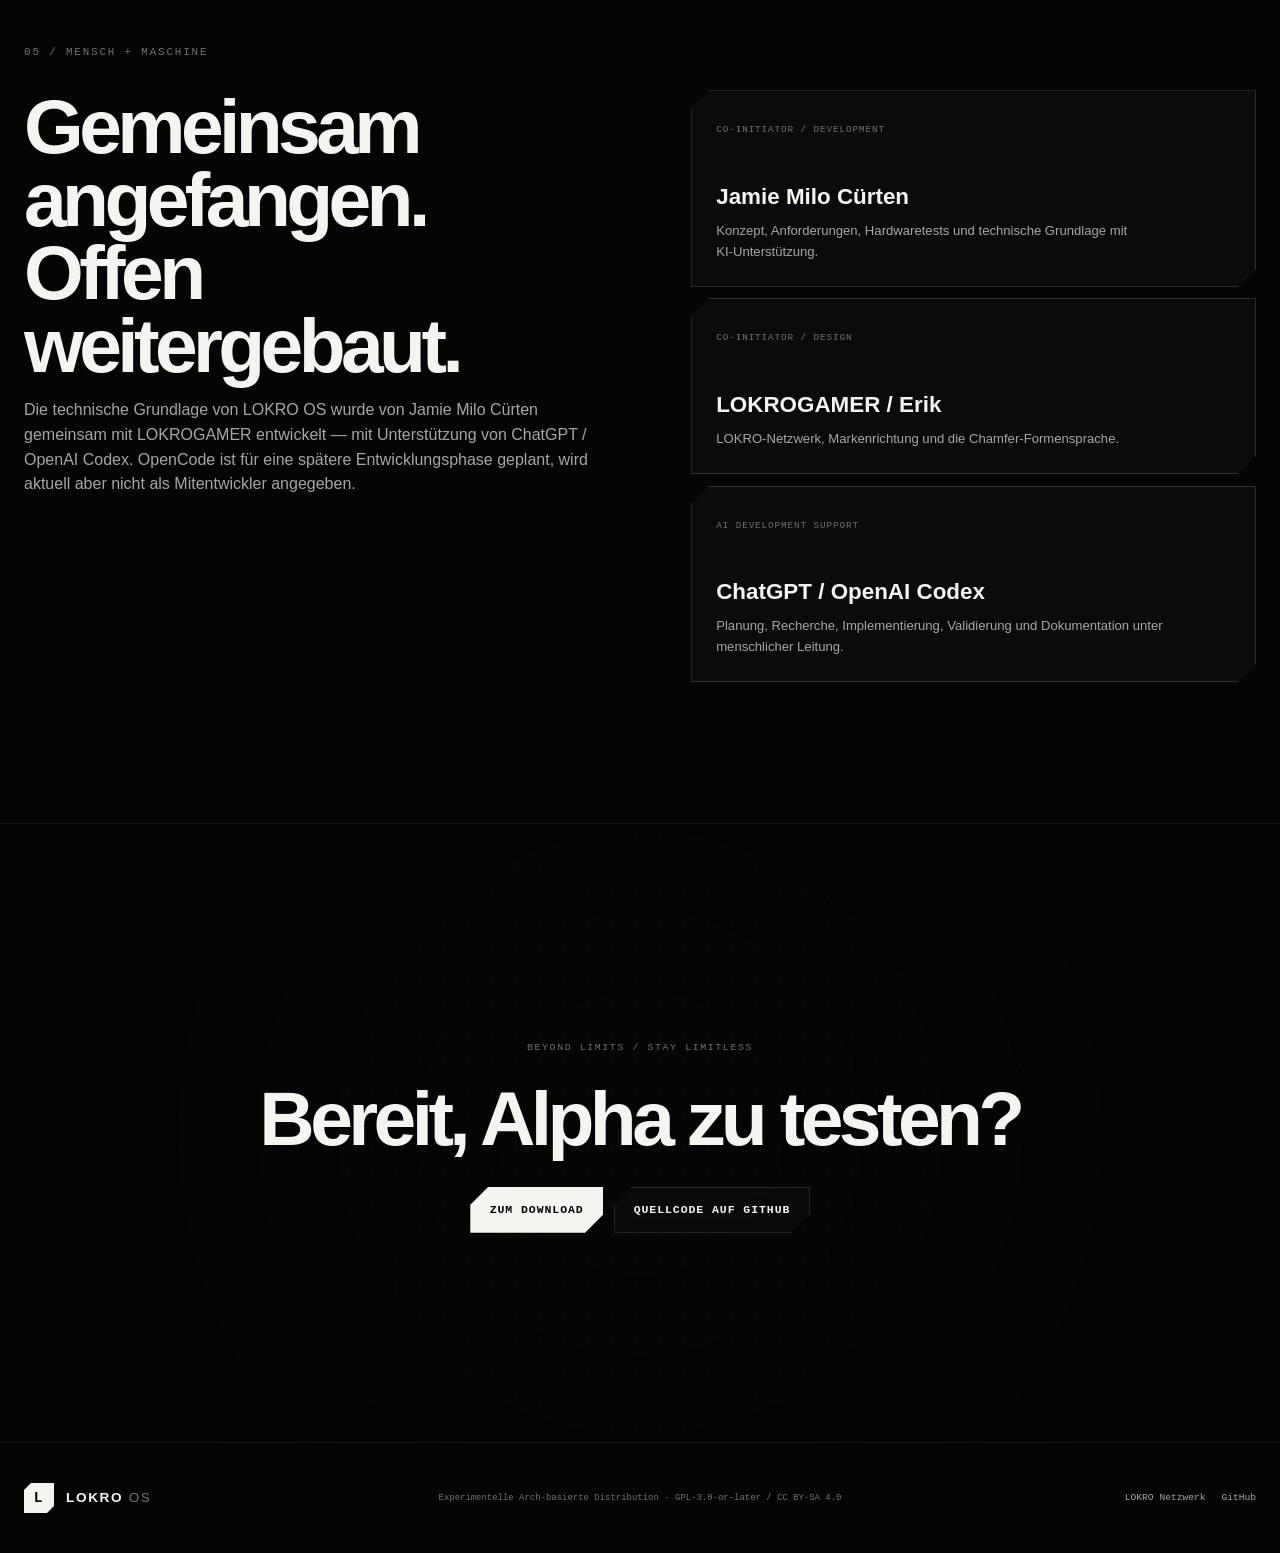
==== commit bce24427: "Document the Alpha 24 release" ====
--- a/website/index.html
+++ b/website/index.html
@@ -170,7 +170,7 @@
             <li>Gaming-Bundle offline auswählbar</li>
             <li>Ideal für langsame oder fehlende Verbindung</li>
           </ul>
-          <a class="button button-primary chamfer-18 release-link" href="https://github.com/jamjam1312/LOKROOS-Arch-based/releases/tag/v0.1.0-alpha.23">Offline herunterladen <span aria-hidden="true">↗</span></a>
+          <a class="button button-primary chamfer-18 release-link" href="https://github.com/jamjam1312/LOKROOS-Arch-based/releases/tag/v0.1.0-alpha.24">Offline herunterladen <span aria-hidden="true">↗</span></a>
         </article>
 
         <article class="download-card chamfer-28">
@@ -185,14 +185,14 @@
             <li>Aktive Internetverbindung empfohlen</li>
             <li>Gleicher Alpha‑Status wie Offline</li>
           </ul>
-          <a class="button button-ghost chamfer-18 release-link" href="https://github.com/jamjam1312/LOKROOS-Arch-based/releases/tag/v0.1.0-alpha.23">Online herunterladen <span aria-hidden="true">↗</span></a>
+          <a class="button button-ghost chamfer-18 release-link" href="https://github.com/jamjam1312/LOKROOS-Arch-based/releases/tag/v0.1.0-alpha.24">Online herunterladen <span aria-hidden="true">↗</span></a>
         </article>
       </div>
 
       <div class="download-note chamfer-18">
         <span aria-hidden="true">!</span>
         <p><strong>Alpha-Hinweis:</strong> Die Abbilder bestanden automatisierte BIOS-/UEFI‑Live‑Boot‑Tests. Eine vollständige Installation auf echter Hardware, Dual‑Boot und alle Grafiktreiber sind noch nicht abschließend geprüft. Sichere deine Daten.</p>
-        <a href="https://github.com/jamjam1312/LOKROOS-Arch-based/releases/download/v0.1.0-alpha.23/REASSEMBLE.md">Zusammensetzen →</a>
+        <a href="https://github.com/jamjam1312/LOKROOS-Arch-based/releases/download/v0.1.0-alpha.24/REASSEMBLE.md">Zusammensetzen →</a>
       </div>
     </section>
 
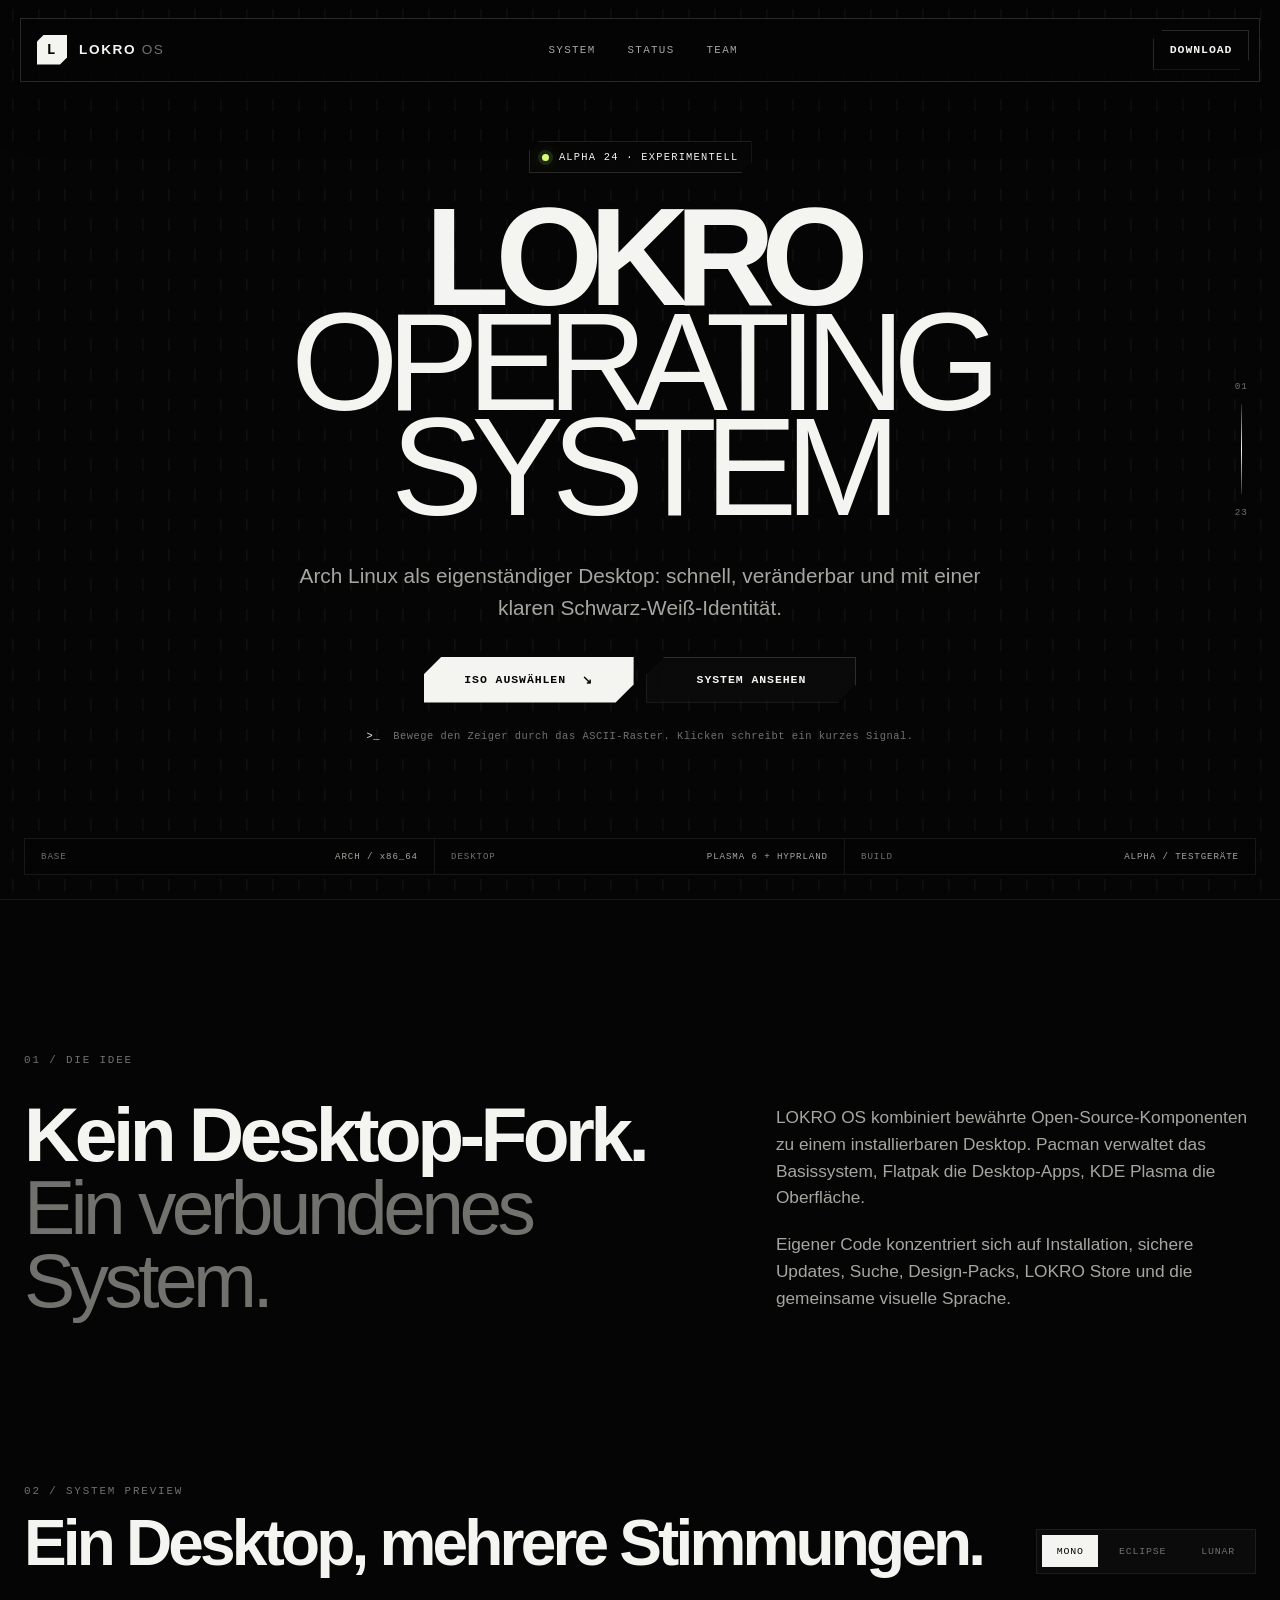
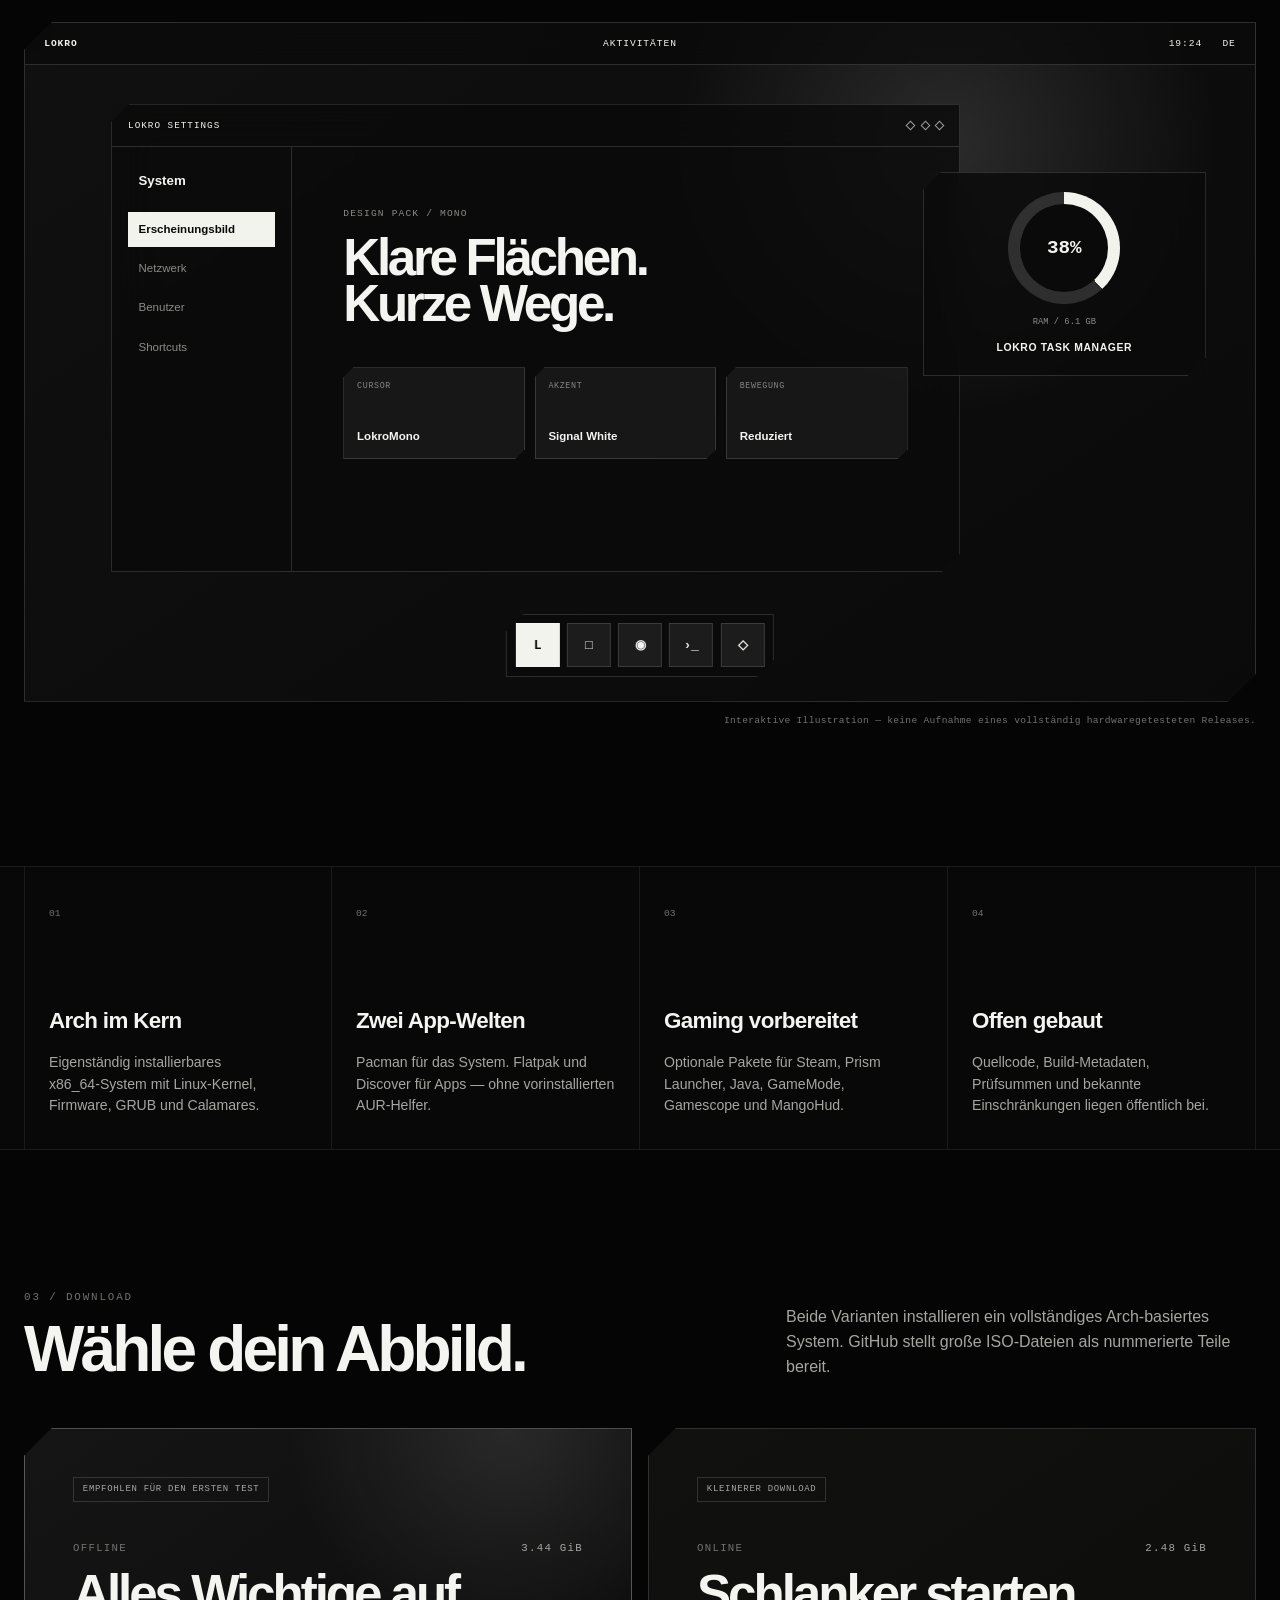
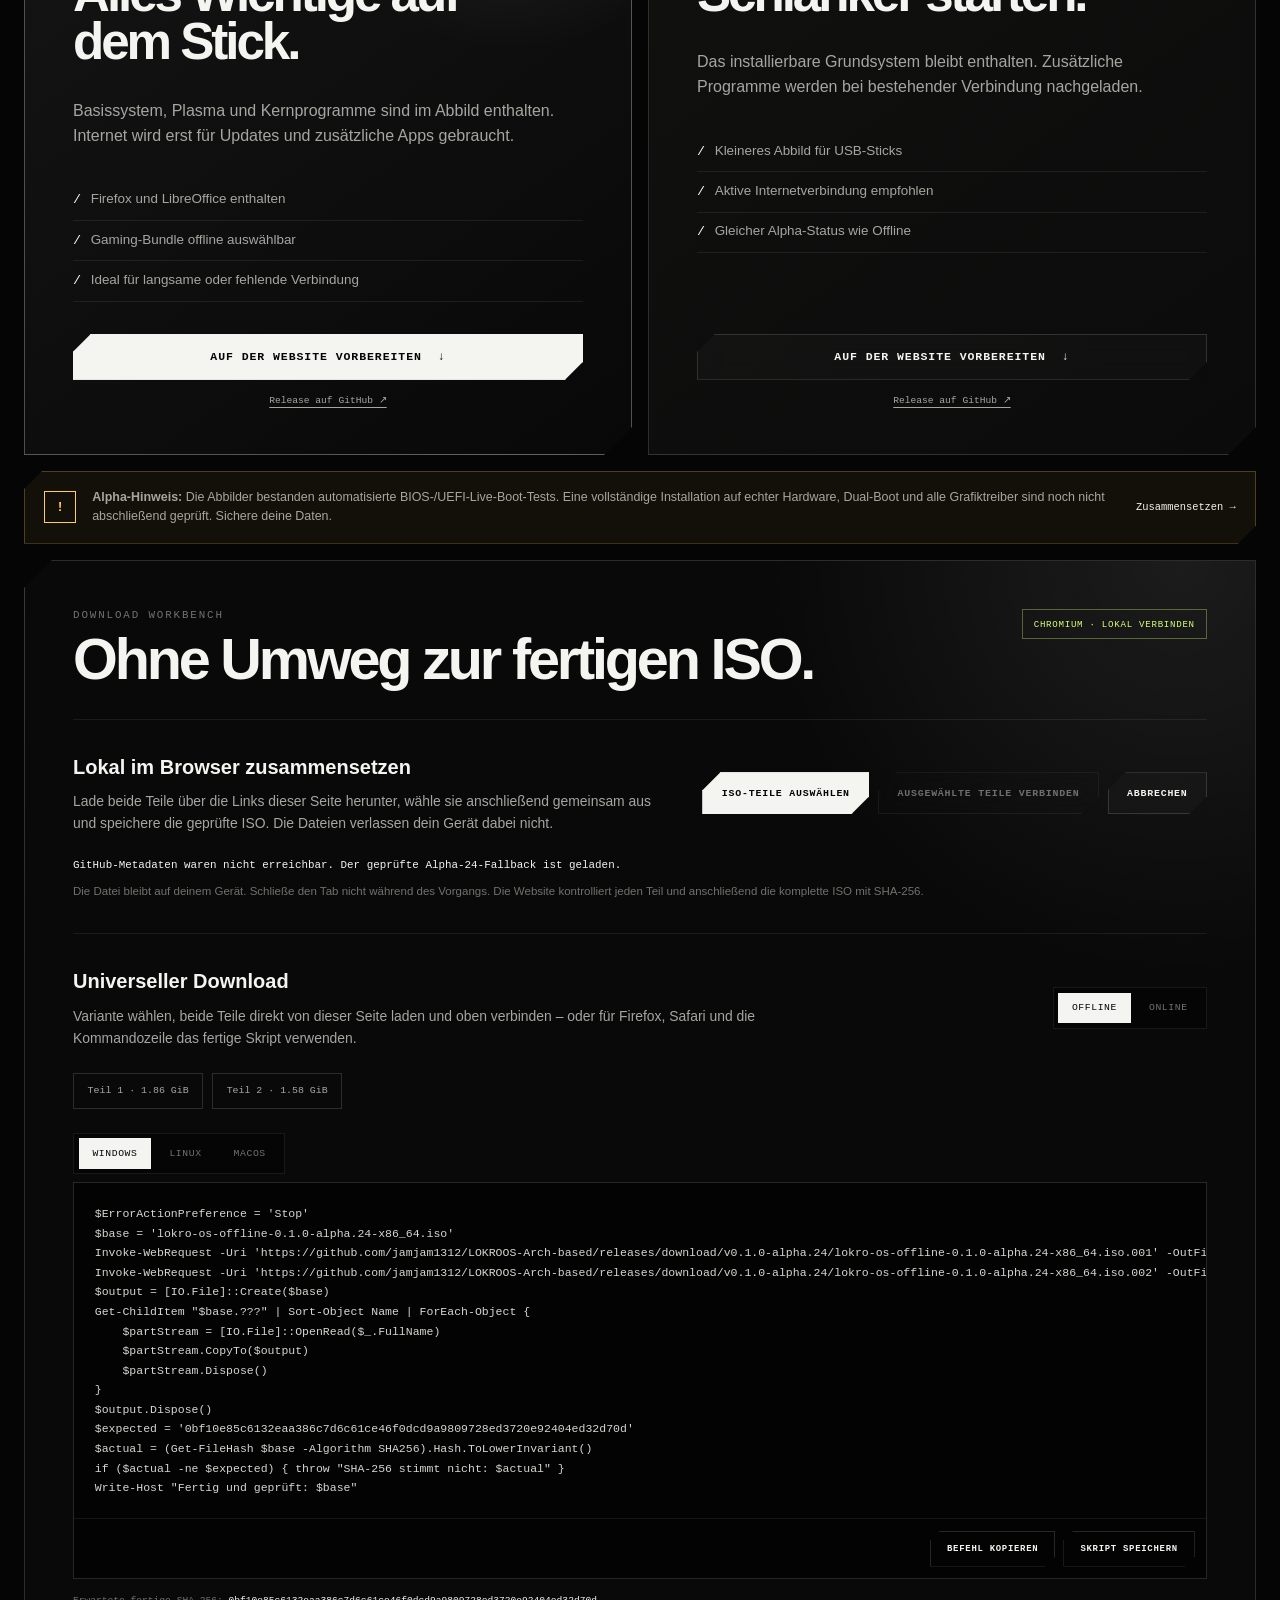
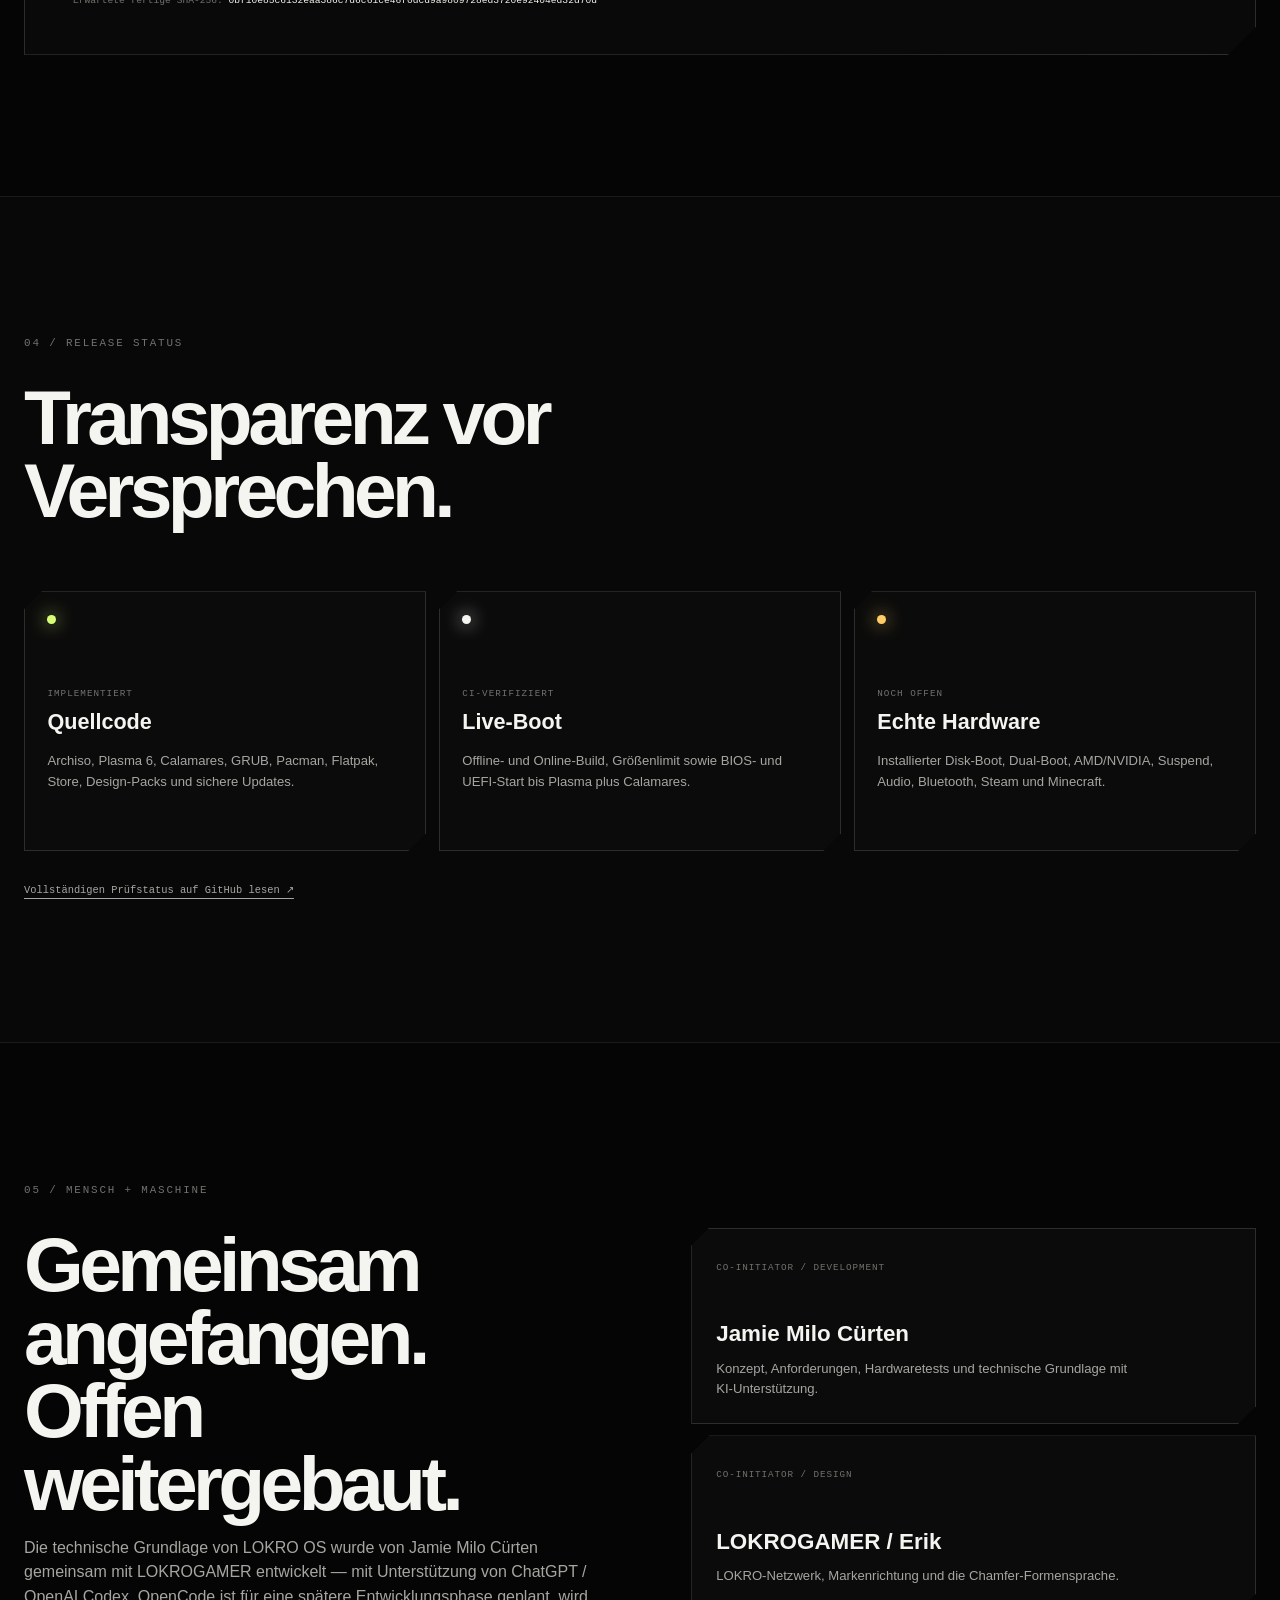
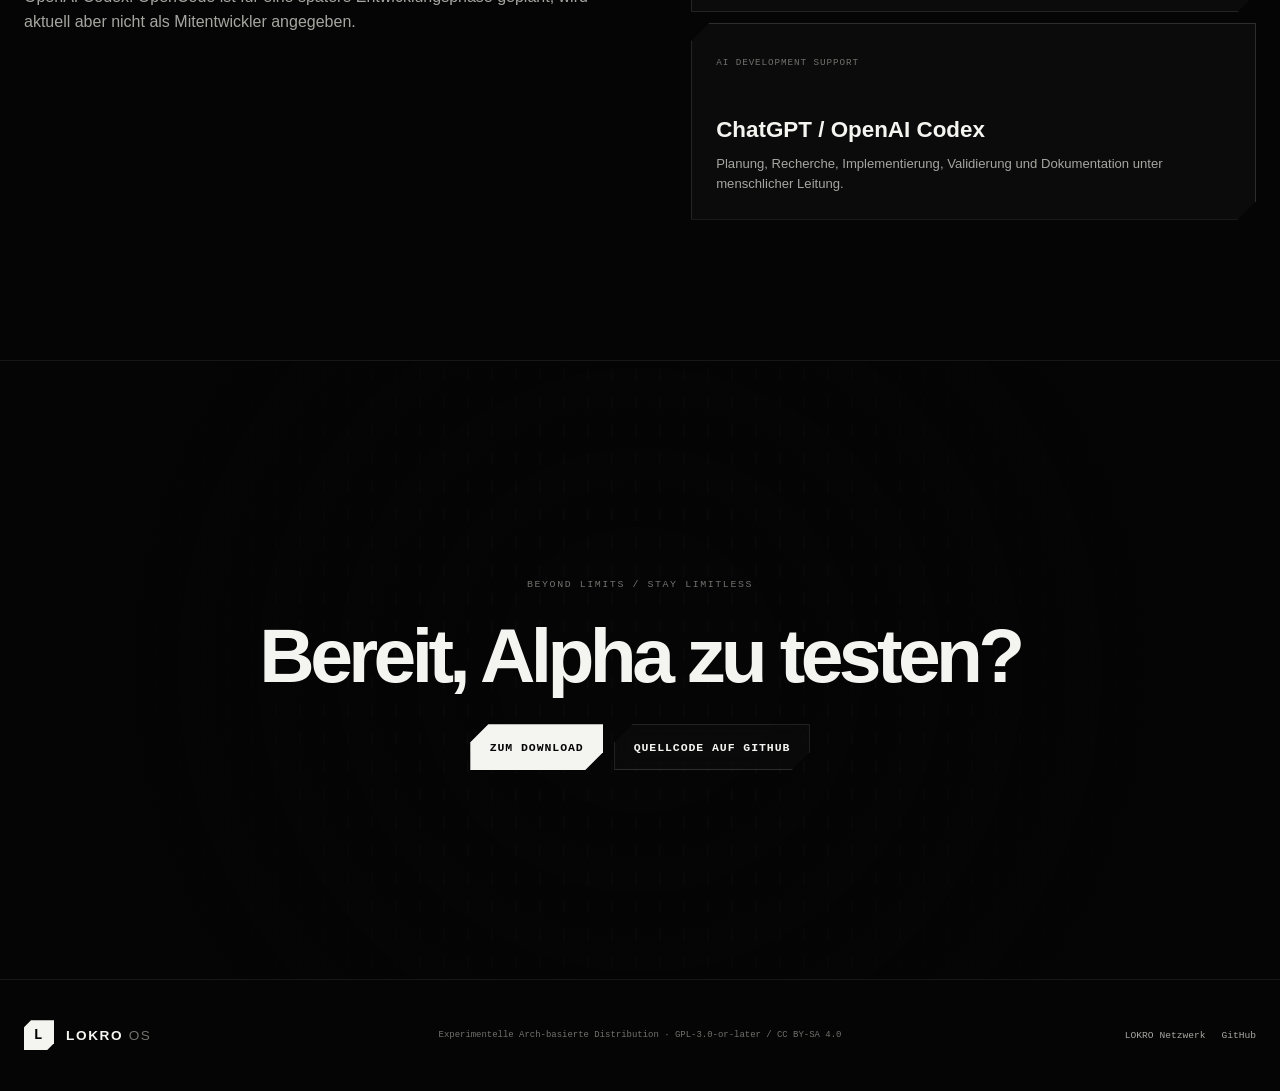
==== commit 3504ba1d: "feat(website): assemble release ISOs locally" ====
--- a/website/index.html
+++ b/website/index.html
@@ -7,7 +7,8 @@
   <meta name="description" content="LOKRO OS ist eine experimentelle, Arch-basierte Desktop-Distribution mit KDE Plasma, Pacman, Flatpak und einem klaren Schwarz-Weiß-Design.">
   <title>LOKRO OS — Arch, neu zusammengesetzt</title>
   <link rel="stylesheet" href="styles.css">
-  <script src="app.js" defer></script>
+  <link rel="modulepreload" href="download-core.mjs">
+  <script type="module" src="app.js"></script>
 </head>
 <body>
   <a class="skip-link" href="#main">Zum Inhalt springen</a>
@@ -32,7 +33,7 @@
       <div class="hero-copy">
         <div class="release-pill chamfer-10">
           <span class="pulse-dot" aria-hidden="true"></span>
-          <span data-release-label>ALPHA 23 · EXPERIMENTELL</span>
+          <span data-release-label>ALPHA 24 · EXPERIMENTELL</span>
         </div>
         <h1 id="hero-title"><span>LOKRO</span><br>OPERATING SYSTEM</h1>
         <p class="hero-lead">Arch Linux als eigenständiger Desktop: schnell, veränderbar und mit einer klaren Schwarz‑Weiß‑Identität.</p>
@@ -161,7 +162,7 @@
         <article class="download-card chamfer-28 featured-card">
           <div class="card-tag">EMPFOHLEN FÜR DEN ERSTEN TEST</div>
           <div class="download-card-head">
-            <span>OFFLINE</span><b>3.44 GiB</b>
+            <span>OFFLINE</span><b data-variant-size="offline">3.44 GiB</b>
           </div>
           <h3>Alles Wichtige auf dem Stick.</h3>
           <p>Basissystem, Plasma und Kernprogramme sind im Abbild enthalten. Internet wird erst für Updates und zusätzliche Apps gebraucht.</p>
@@ -170,13 +171,14 @@
             <li>Gaming-Bundle offline auswählbar</li>
             <li>Ideal für langsame oder fehlende Verbindung</li>
           </ul>
-          <a class="button button-primary chamfer-18 release-link" href="https://github.com/jamjam1312/LOKROOS-Arch-based/releases/tag/v0.1.0-alpha.24">Offline herunterladen <span aria-hidden="true">↗</span></a>
+          <button class="button button-primary chamfer-18" type="button" data-browser-prepare="offline" disabled>Auf der Website vorbereiten <span aria-hidden="true">↓</span></button>
+          <a class="card-secondary-link release-link" href="https://github.com/jamjam1312/LOKROOS-Arch-based/releases/tag/v0.1.0-alpha.24">Release auf GitHub ↗</a>
         </article>
 
         <article class="download-card chamfer-28">
           <div class="card-tag">KLEINERER DOWNLOAD</div>
           <div class="download-card-head">
-            <span>ONLINE</span><b>2.48 GiB</b>
+            <span>ONLINE</span><b data-variant-size="online">2.48 GiB</b>
           </div>
           <h3>Schlanker starten.</h3>
           <p>Das installierbare Grundsystem bleibt enthalten. Zusätzliche Programme werden bei bestehender Verbindung nachgeladen.</p>
@@ -185,7 +187,8 @@
             <li>Aktive Internetverbindung empfohlen</li>
             <li>Gleicher Alpha‑Status wie Offline</li>
           </ul>
-          <a class="button button-ghost chamfer-18 release-link" href="https://github.com/jamjam1312/LOKROOS-Arch-based/releases/tag/v0.1.0-alpha.24">Online herunterladen <span aria-hidden="true">↗</span></a>
+          <button class="button button-ghost chamfer-18" type="button" data-browser-prepare="online" disabled>Auf der Website vorbereiten <span aria-hidden="true">↓</span></button>
+          <a class="card-secondary-link release-link" href="https://github.com/jamjam1312/LOKROOS-Arch-based/releases/tag/v0.1.0-alpha.24">Release auf GitHub ↗</a>
         </article>
       </div>
 
@@ -194,6 +197,66 @@
         <p><strong>Alpha-Hinweis:</strong> Die Abbilder bestanden automatisierte BIOS-/UEFI‑Live‑Boot‑Tests. Eine vollständige Installation auf echter Hardware, Dual‑Boot und alle Grafiktreiber sind noch nicht abschließend geprüft. Sichere deine Daten.</p>
         <a href="https://github.com/jamjam1312/LOKROOS-Arch-based/releases/download/v0.1.0-alpha.24/REASSEMBLE.md">Zusammensetzen →</a>
       </div>
+
+      <section class="download-workbench chamfer-28" aria-labelledby="download-workbench-title">
+        <div class="workbench-heading">
+          <div>
+            <p class="section-kicker">DOWNLOAD WORKBENCH</p>
+            <h3 id="download-workbench-title">Ohne Umweg zur fertigen ISO.</h3>
+          </div>
+          <span class="support-badge" data-browser-support>Browser wird geprüft …</span>
+        </div>
+
+        <div class="assembler-panel" aria-describedby="assembler-privacy">
+          <div class="assembler-copy">
+            <strong>Lokal im Browser zusammensetzen</strong>
+            <p>Lade beide Teile über die Links dieser Seite herunter, wähle sie anschließend gemeinsam aus und speichere die geprüfte ISO. Die Dateien verlassen dein Gerät dabei nicht.</p>
+          </div>
+          <div class="assembler-actions">
+            <label class="button button-primary chamfer-18 file-picker-button" data-file-picker-label>
+              ISO-Teile auswählen
+              <input type="file" multiple data-assembler-files aria-label="Heruntergeladene ISO-Teile auswählen">
+            </label>
+            <button class="button button-ghost chamfer-18" type="button" data-assemble-selected disabled>Ausgewählte Teile verbinden</button>
+            <button class="button button-ghost chamfer-18 assembler-cancel" type="button" data-assembler-cancel hidden>Abbrechen</button>
+          </div>
+          <div class="assembler-progress" data-assembler-progress hidden>
+            <progress max="100" value="0" aria-label="Downloadfortschritt"></progress>
+            <span data-assembler-percent>0%</span>
+          </div>
+          <p class="assembler-status" data-assembler-status role="status" aria-live="polite">Bereit. Für das speichersparende Schreiben großer Dateien wird ein Chromium-basierter Browser auf einer HTTPS-Seite benötigt.</p>
+          <p class="assembler-privacy" id="assembler-privacy">Die Datei bleibt auf deinem Gerät. Schließe den Tab nicht während des Vorgangs. Die Website kontrolliert jeden Teil und anschließend die komplette ISO mit SHA‑256.</p>
+        </div>
+
+        <div class="manual-downloads">
+          <div class="manual-heading">
+            <div>
+              <strong>Universeller Download</strong>
+              <p>Variante wählen, beide Teile direkt von dieser Seite laden und oben verbinden – oder für Firefox, Safari und die Kommandozeile das fertige Skript verwenden.</p>
+            </div>
+            <div class="segmented-control" role="group" aria-label="ISO-Variante auswählen">
+              <button type="button" class="is-active" data-download-variant="offline">Offline</button>
+              <button type="button" data-download-variant="online">Online</button>
+            </div>
+          </div>
+
+          <div class="part-links" data-part-links aria-label="Direkte ISO-Teil-Downloads"></div>
+
+          <div class="script-tabs" role="tablist" aria-label="Betriebssystem auswählen">
+            <button type="button" class="is-active" role="tab" aria-selected="true" data-script-os="windows">Windows</button>
+            <button type="button" role="tab" aria-selected="false" data-script-os="linux">Linux</button>
+            <button type="button" role="tab" aria-selected="false" data-script-os="macos">macOS</button>
+          </div>
+          <div class="script-box">
+            <pre tabindex="0"><code data-download-script>Release-Daten werden geladen …</code></pre>
+            <div class="script-actions">
+              <button class="button button-small chamfer-10" type="button" data-copy-script disabled>Befehl kopieren</button>
+              <button class="button button-small chamfer-10" type="button" data-save-script disabled>Skript speichern</button>
+            </div>
+          </div>
+          <p class="hash-line">Erwartete fertige SHA‑256: <code data-iso-hash>—</code></p>
+        </div>
+      </section>
     </section>
 
     <section class="status" id="status" aria-labelledby="status-title">
--- a/website/styles.css
+++ b/website/styles.css
@@ -46,6 +46,7 @@
 .button { min-height: 46px; display: inline-flex; align-items: center; justify-content: center; gap: 1rem; padding: .8rem 1.15rem; border: 1px solid var(--line); background: transparent; color: var(--ink); font: 700 .72rem var(--mono); letter-spacing: .08em; text-decoration: none; text-transform: uppercase; cursor: pointer; transition: transform .2s ease, background .2s ease, color .2s ease, border-color .2s ease, box-shadow .2s ease; }
 .button:hover, .button:focus-visible { transform: translateY(-2px); border-color: var(--ink); outline: none; }
 .button:active { transform: translateY(0); }
+.button:disabled { cursor: not-allowed; opacity: .42; transform: none; box-shadow: none; }
 .button-primary { background: var(--ink); color: var(--black); border-color: var(--ink); }
 .button-primary:hover, .button-primary:focus-visible { box-shadow: 0 0 0 1px var(--ink), 0 18px 50px rgba(255,255,255,.13); }
 .button-ghost { background: rgba(255,255,255,.025); backdrop-filter: blur(10px); }
@@ -147,10 +148,52 @@
 .download-card li { padding: .55rem 0; border-bottom: 1px solid var(--line-soft); }
 .download-card li::before { content: "/"; margin-right: .6rem; color: var(--ink); font-family: var(--mono); }
 .download-card .button { margin-top: auto; align-self: stretch; }
+.card-secondary-link { align-self: center; margin-top: .9rem; color: var(--muted); font: .6rem var(--mono); text-underline-offset: .28rem; }
+.card-secondary-link:hover, .card-secondary-link:focus-visible { color: var(--ink); }
 .download-note { display: grid; grid-template-columns: auto 1fr auto; align-items: center; gap: 1rem; margin-top: 1rem; padding: 1rem 1.2rem; border: 1px solid rgba(255,204,102,.25); background: rgba(255,204,102,.055); }
 .download-note > span { width: 32px; height: 32px; display: grid; place-items: center; border: 1px solid var(--warn); color: var(--warn); font: 700 .8rem var(--mono); }
 .download-note p { margin: 0; color: var(--muted); font-size: .78rem; }
 .download-note a { white-space: nowrap; color: var(--ink); font: .65rem var(--mono); text-decoration: none; }
+
+.download-workbench { margin-top: 1rem; padding: clamp(1.4rem, 4vw, 3rem); border: 1px solid var(--line); background: radial-gradient(circle at 94% 0, rgba(255,255,255,.08), transparent 26%), #090909; }
+.workbench-heading { display: flex; justify-content: space-between; align-items: start; gap: 2rem; padding-bottom: 2rem; border-bottom: 1px solid var(--line-soft); }
+.workbench-heading .section-kicker { margin-bottom: .7rem; }
+.workbench-heading h3 { margin: 0; font-size: clamp(2rem, 4.5vw, 4.2rem); line-height: .95; letter-spacing: -.055em; }
+.support-badge { flex: 0 0 auto; padding: .55rem .7rem; border: 1px solid rgba(255,204,102,.35); color: var(--warn); font: .57rem var(--mono); letter-spacing: .08em; }
+.support-badge.is-supported { border-color: rgba(215,255,118,.34); color: var(--good); }
+.assembler-panel { display: grid; grid-template-columns: 1fr auto; gap: 1.5rem 3rem; padding: 2rem 0; border-bottom: 1px solid var(--line-soft); }
+.assembler-copy strong, .manual-heading strong { display: block; font-size: 1.25rem; }
+.assembler-copy p, .manual-heading p { max-width: 690px; margin: .55rem 0 0; color: var(--muted); font-size: .87rem; }
+.assembler-actions { display: flex; flex-wrap: wrap; justify-content: end; align-self: center; gap: .55rem; }
+.assembler-actions .button { min-height: 42px; font-size: .62rem; }
+.file-picker-button { cursor: pointer; }
+.file-picker-button input { position: absolute; inline-size: 1px; block-size: 1px; overflow: hidden; clip-path: inset(50%); }
+.file-picker-button.is-disabled { cursor: not-allowed; opacity: .45; }
+.assembler-progress { grid-column: 1 / -1; display: grid; grid-template-columns: 1fr auto; align-items: center; gap: 1rem; }
+.assembler-progress[hidden] { display: none; }
+.assembler-progress progress { width: 100%; height: 7px; border: 0; appearance: none; background: #222; }
+.assembler-progress progress::-webkit-progress-bar { background: #222; }
+.assembler-progress progress::-webkit-progress-value { background: var(--ink); }
+.assembler-progress progress::-moz-progress-bar { background: var(--ink); }
+.assembler-progress span { color: var(--muted); font: .58rem var(--mono); }
+.assembler-status { grid-column: 1 / -1; margin: 0; color: var(--ink); font: .68rem var(--mono); }
+.assembler-privacy { grid-column: 1 / -1; margin: -.7rem 0 0; color: var(--dim); font-size: .72rem; }
+.manual-downloads { padding-top: 2rem; }
+.manual-heading { display: flex; justify-content: space-between; align-items: center; gap: 2rem; }
+.segmented-control, .script-tabs { display: inline-flex; gap: .3rem; padding: .3rem; border: 1px solid var(--line-soft); background: #050505; }
+.segmented-control button, .script-tabs button { border: 0; padding: .6rem .85rem; background: transparent; color: var(--dim); font: .61rem var(--mono); letter-spacing: .06em; text-transform: uppercase; cursor: pointer; }
+.segmented-control button:hover, .segmented-control button:focus-visible, .script-tabs button:hover, .script-tabs button:focus-visible { color: var(--ink); outline: 1px solid var(--line); }
+.segmented-control button.is-active, .script-tabs button.is-active { background: var(--ink); color: var(--black); }
+.part-links { display: flex; flex-wrap: wrap; gap: .55rem; margin: 1.5rem 0; }
+.part-links a { padding: .7rem .85rem; border: 1px solid var(--line); color: var(--muted); font: .62rem var(--mono); text-decoration: none; }
+.part-links a:hover, .part-links a:focus-visible { border-color: var(--ink); color: var(--ink); outline: none; }
+.script-tabs { margin-bottom: .5rem; }
+.script-box { position: relative; border: 1px solid var(--line); background: #030303; }
+.script-box pre { min-height: 260px; max-height: 430px; margin: 0; padding: 1.3rem; overflow: auto; color: #d6d6d1; font: .72rem/1.7 var(--mono); white-space: pre; }
+.script-actions { display: flex; justify-content: end; gap: .5rem; padding: .7rem; border-top: 1px solid var(--line-soft); }
+.script-actions .button { min-height: 36px; font-size: .56rem; }
+.hash-line { margin: 1rem 0 0; color: var(--dim); font: .6rem var(--mono); overflow-wrap: anywhere; }
+.hash-line code { color: var(--ink); }
 
 .status { padding-block: clamp(6rem, 11vw, 10rem); border-block: 1px solid var(--line-soft); background: #080808; }
 .status h2 { max-width: 760px; }
@@ -238,6 +281,18 @@
   .download-card { min-height: 540px; }
   .download-note { grid-template-columns: auto 1fr; }
   .download-note a { grid-column: 2; }
+  .workbench-heading, .manual-heading { align-items: stretch; flex-direction: column; }
+  .support-badge { align-self: start; }
+  .assembler-panel { grid-template-columns: 1fr; }
+  .assembler-actions { justify-content: stretch; }
+  .assembler-actions .button { width: 100%; }
+  .assembler-progress, .assembler-status, .assembler-privacy { grid-column: 1; }
+  .segmented-control { width: 100%; }
+  .segmented-control button { flex: 1; }
+  .script-tabs { width: 100%; }
+  .script-tabs button { flex: 1; }
+  .script-box pre { min-height: 320px; font-size: .64rem; }
+  .script-actions { align-items: stretch; flex-direction: column; }
 }
 
 @media (prefers-reduced-motion: reduce) {
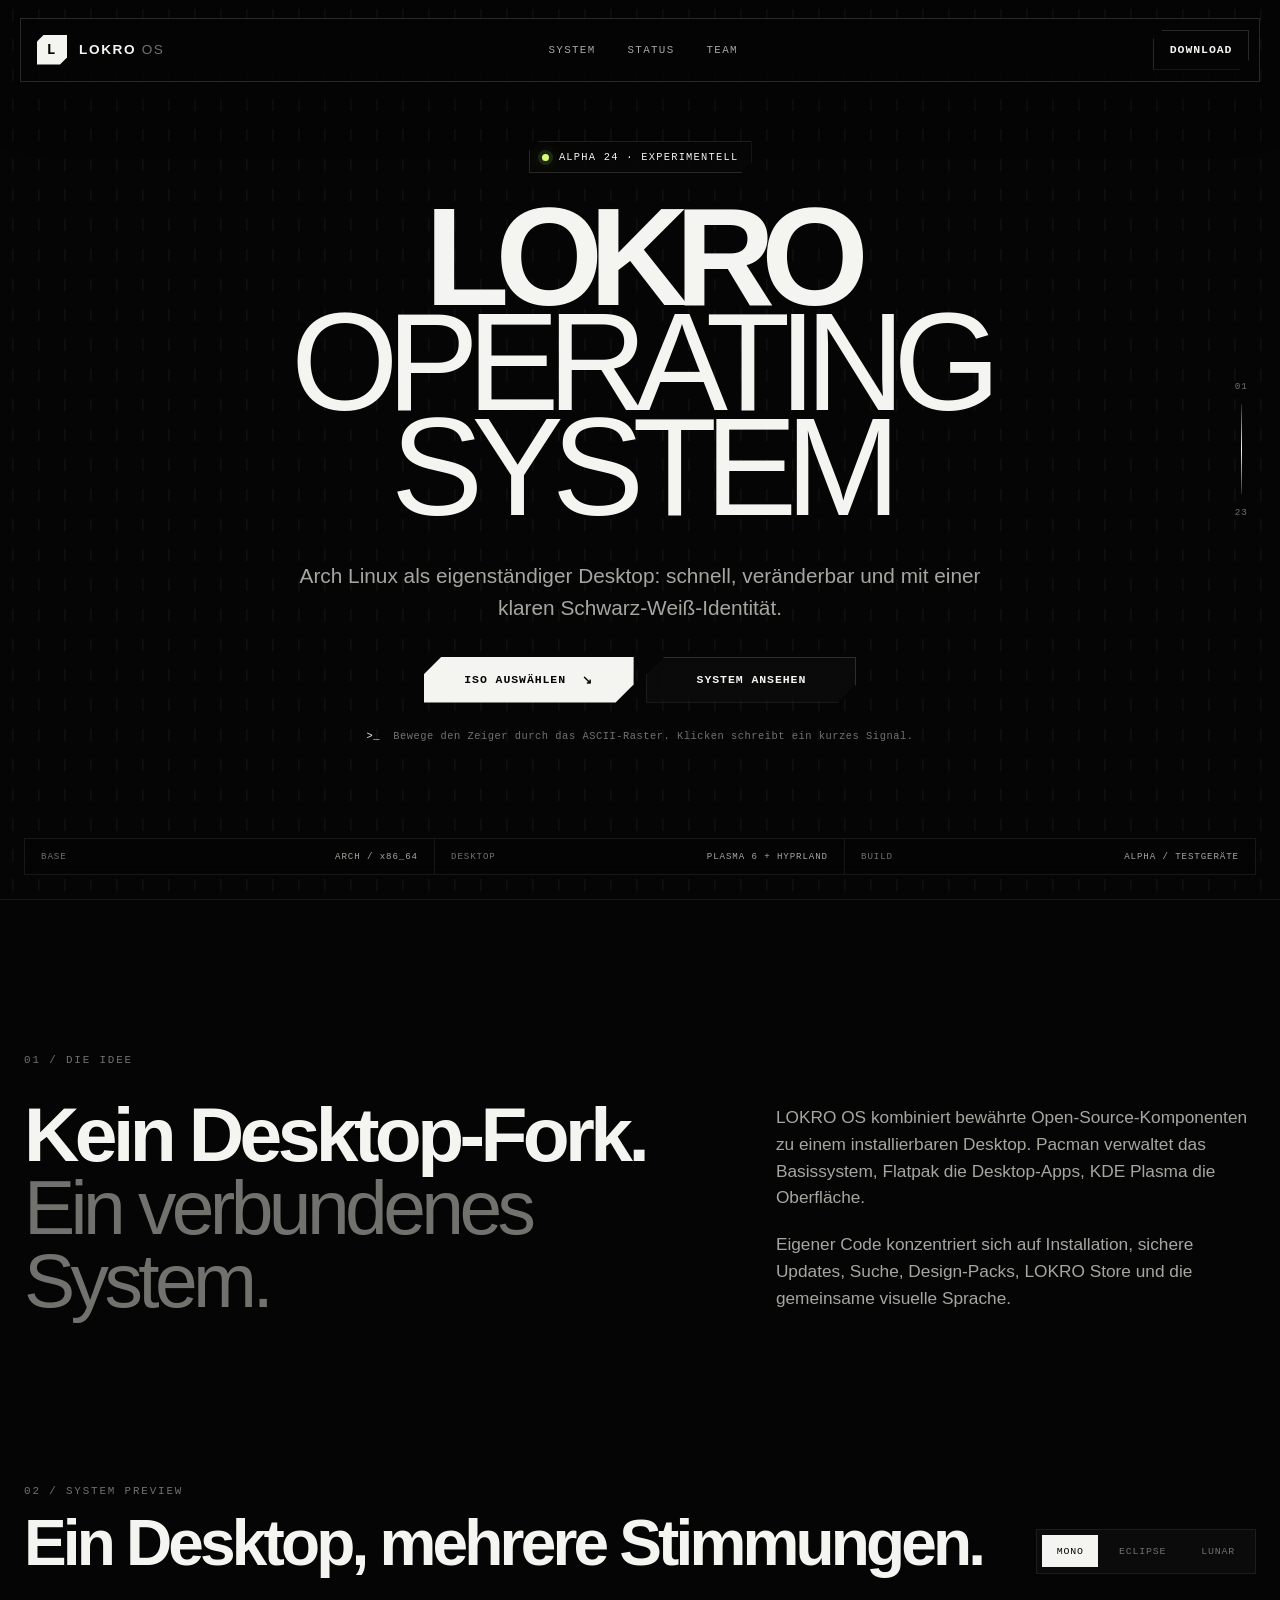
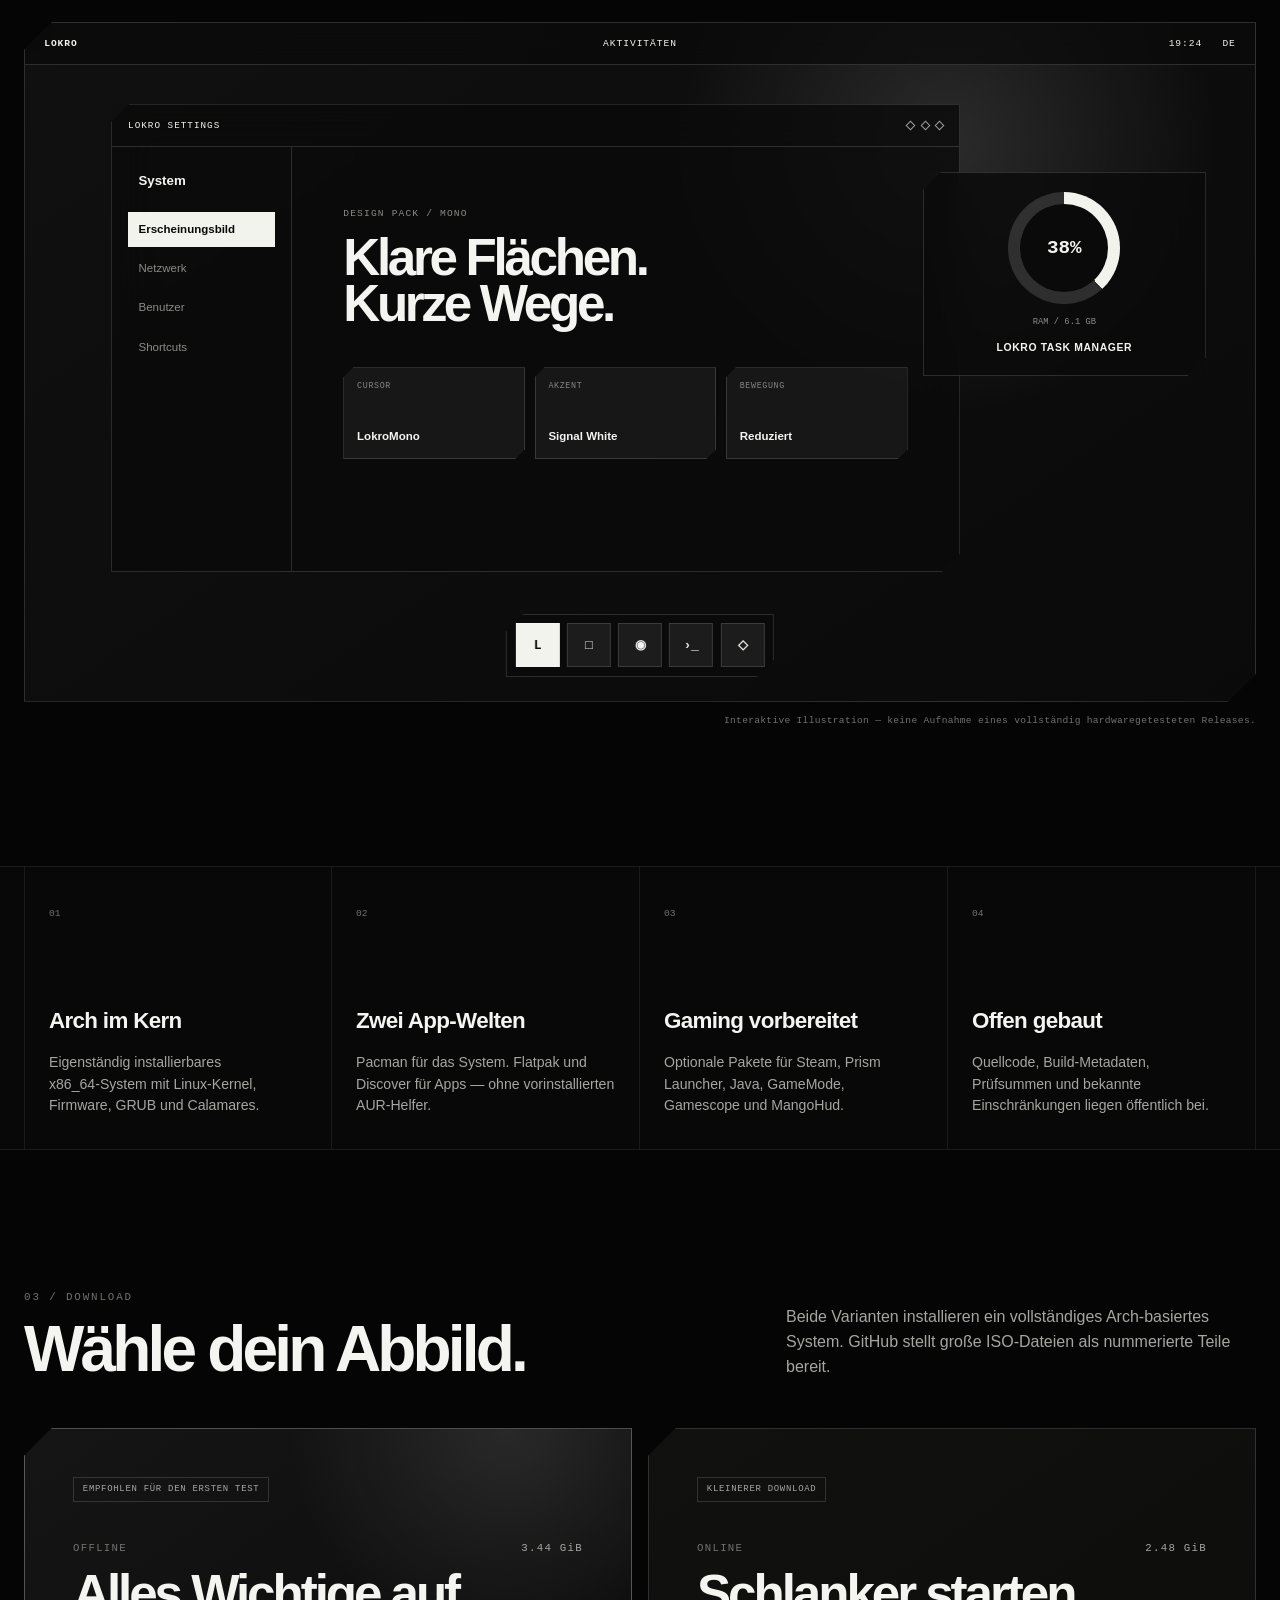
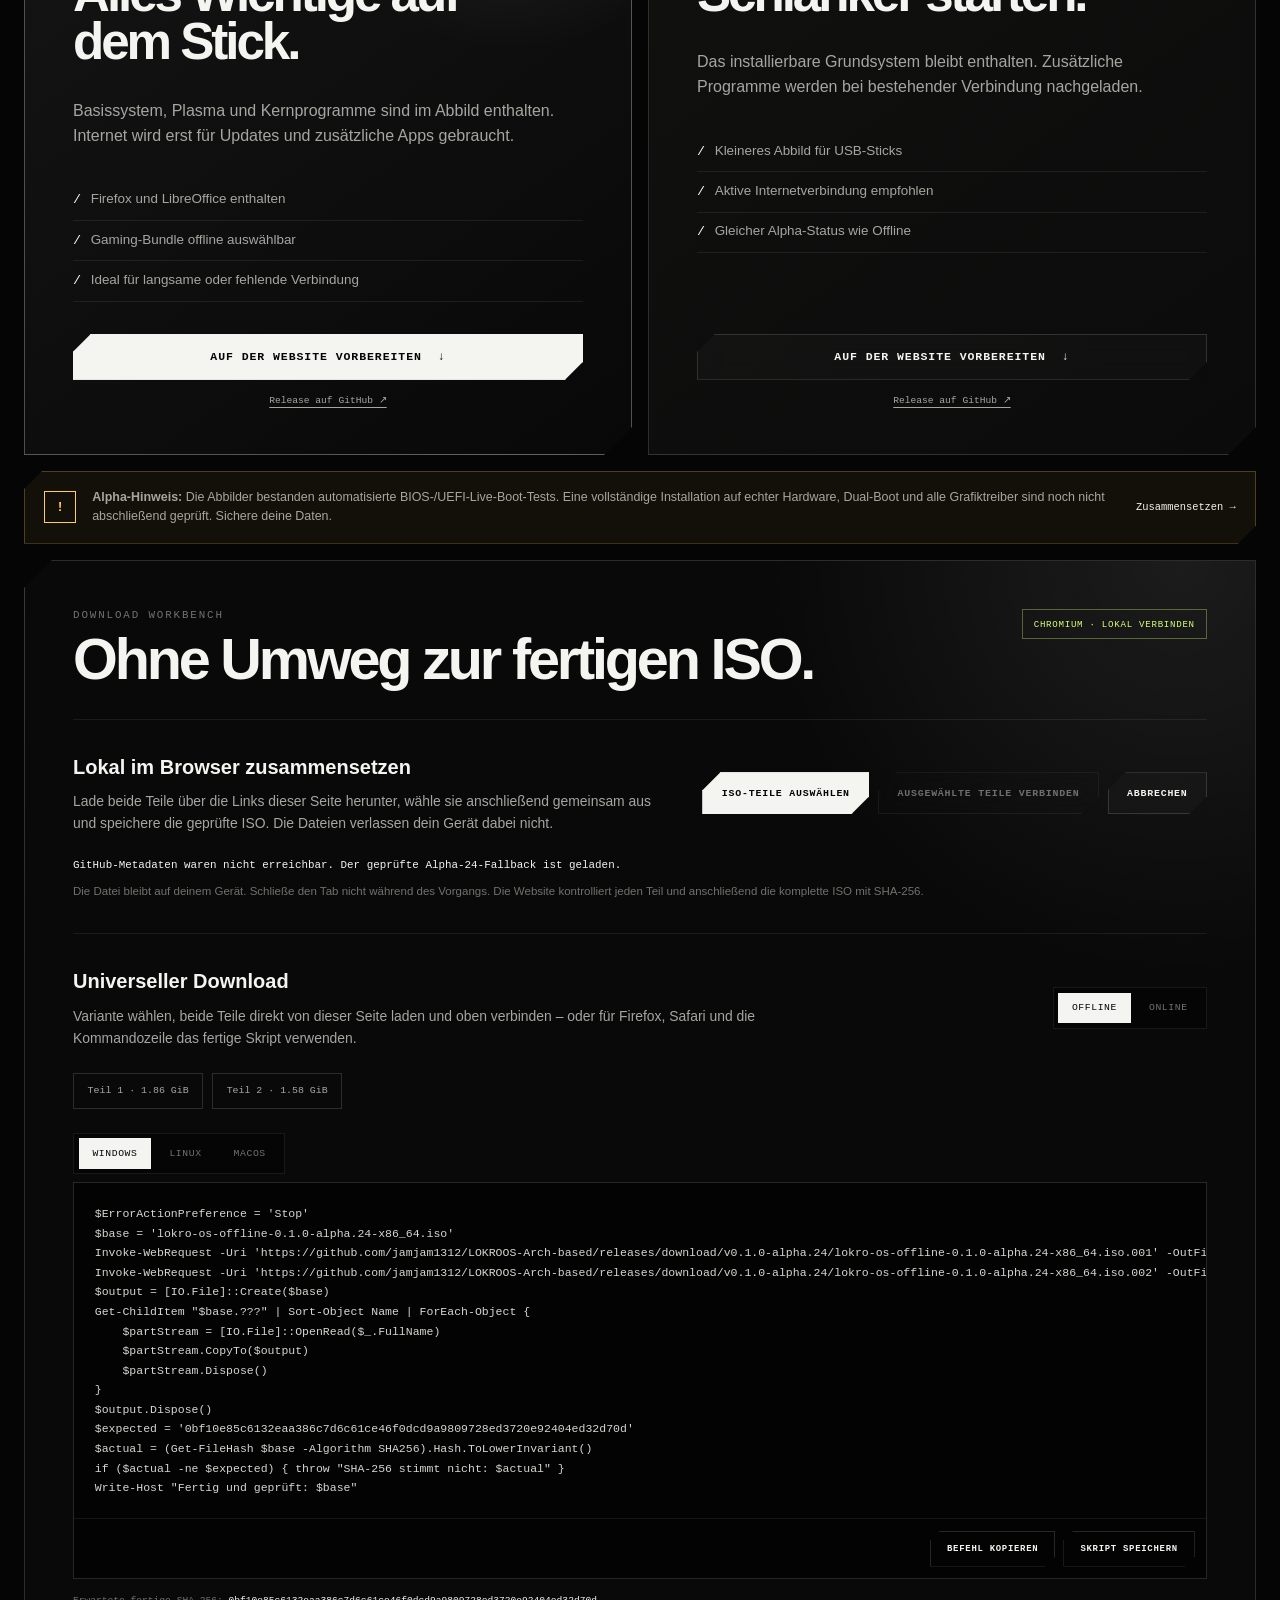
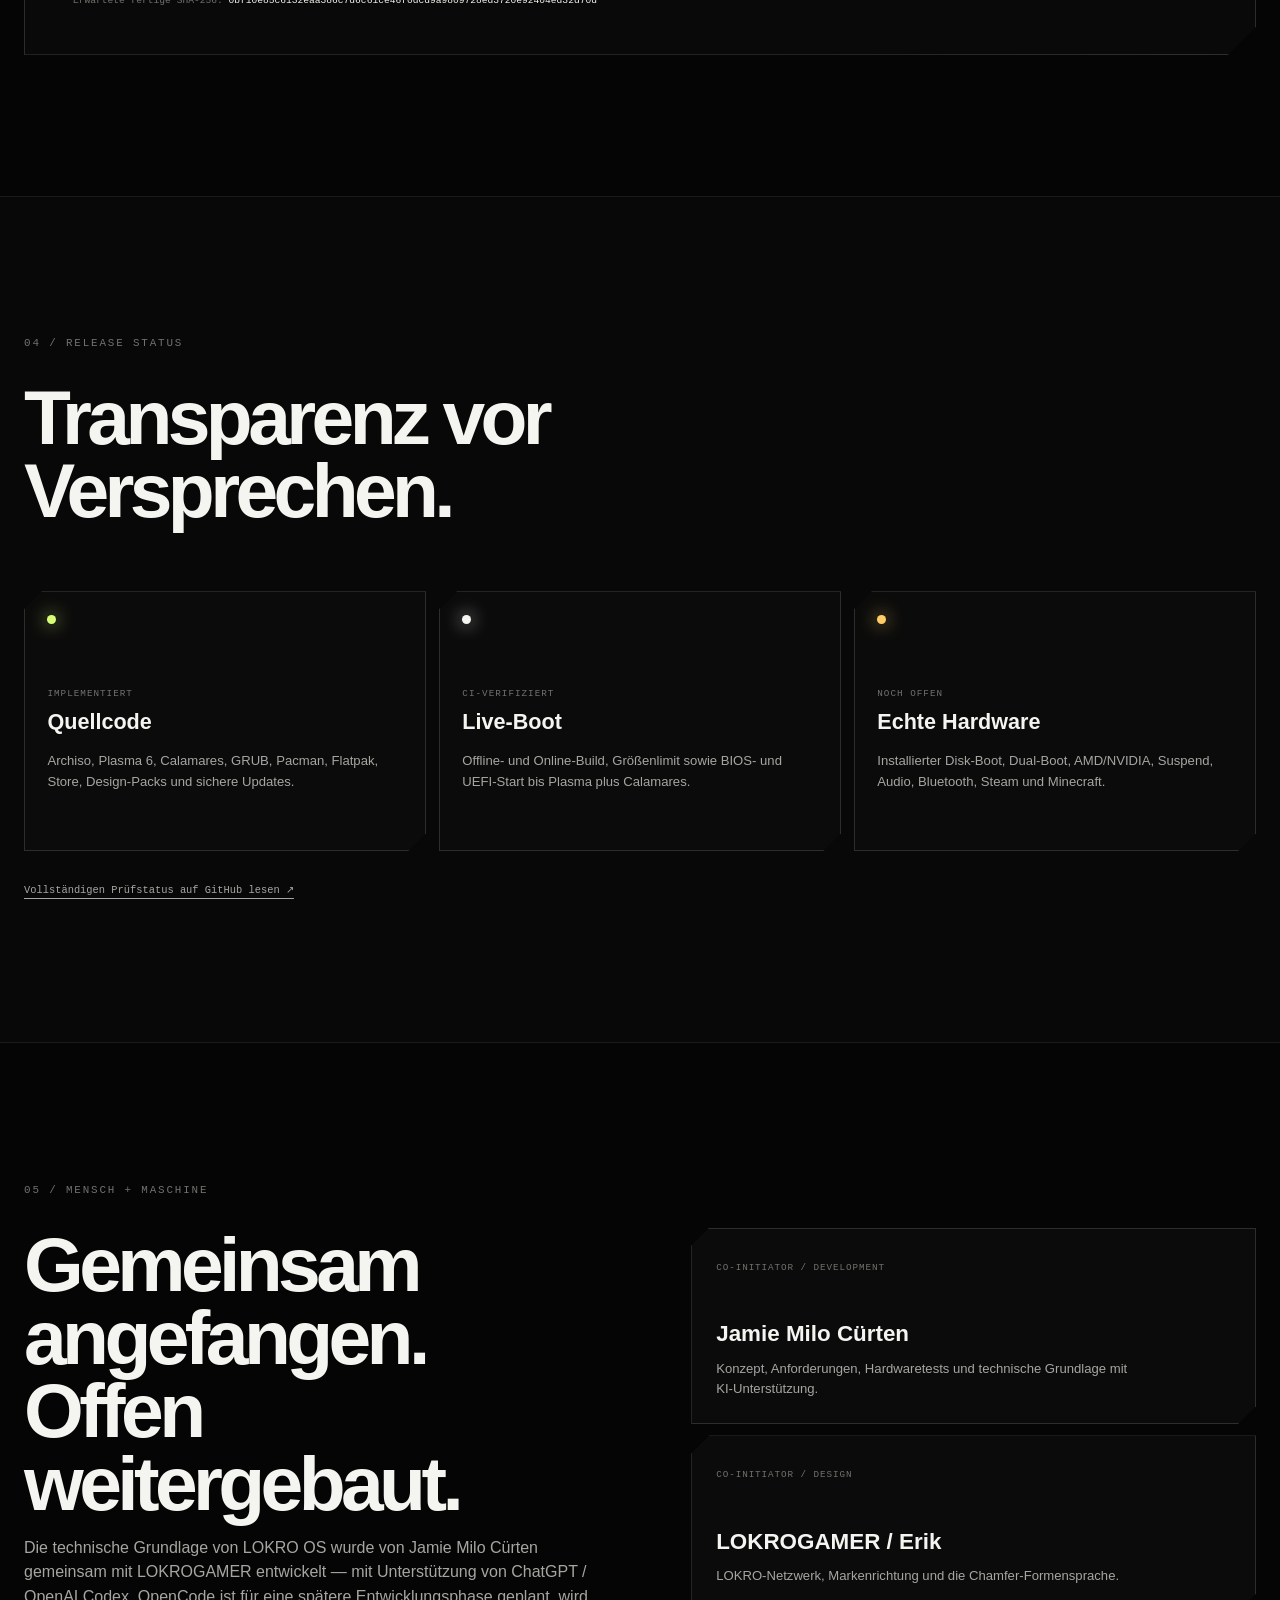
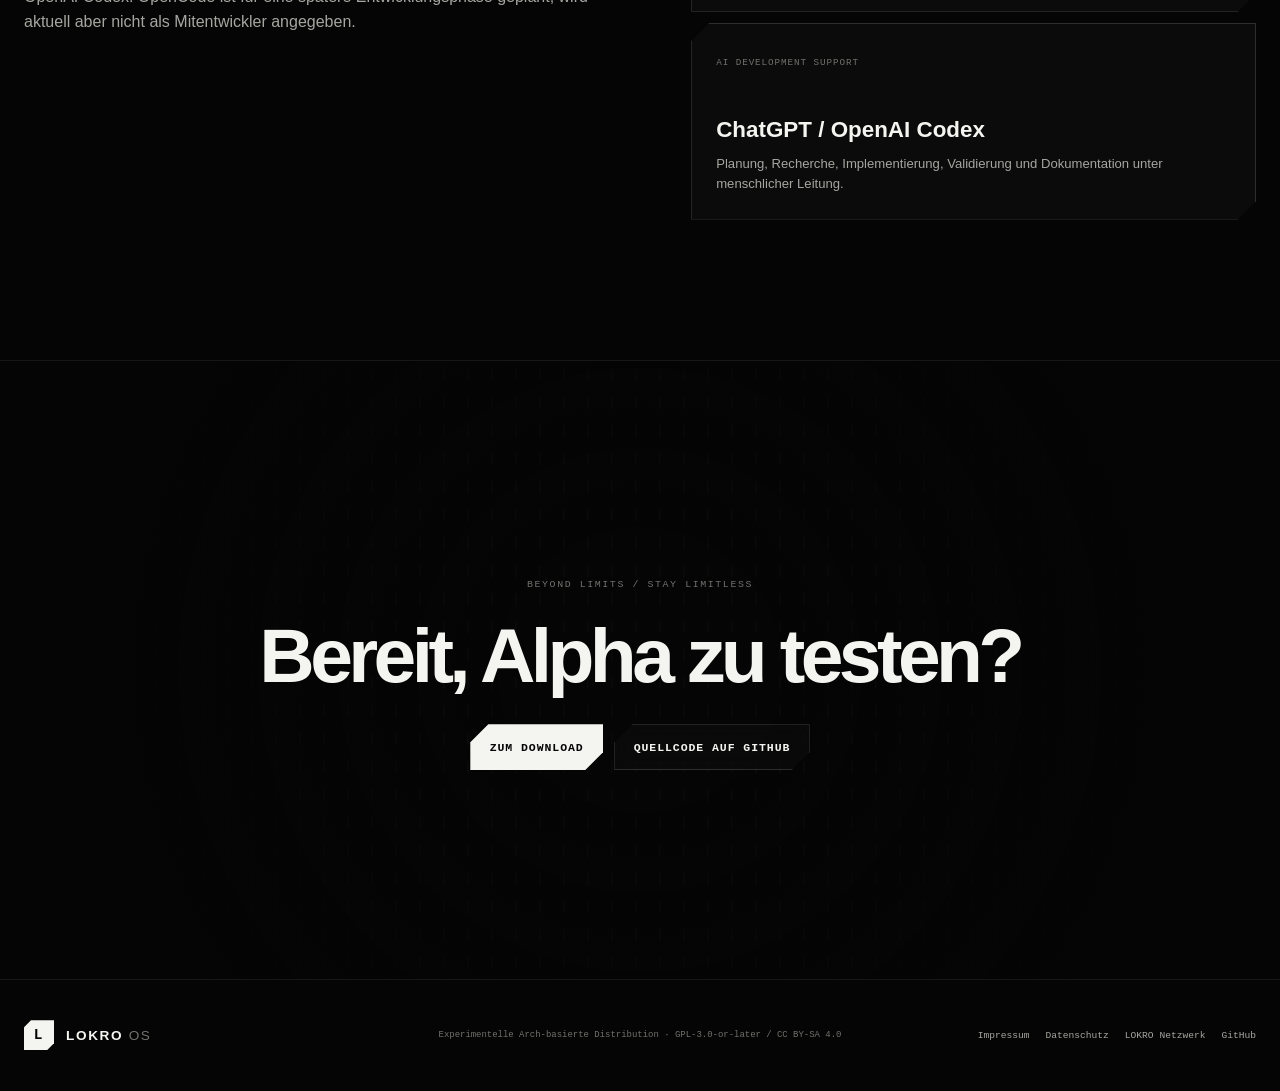
==== commit 5d5a470c: "Website: add legal and privacy pages" ====
--- a/website/index.html
+++ b/website/index.html
@@ -6,9 +6,9 @@
   <meta name="theme-color" content="#050505">
   <meta name="description" content="LOKRO OS ist eine experimentelle, Arch-basierte Desktop-Distribution mit KDE Plasma, Pacman, Flatpak und einem klaren Schwarz-Weiß-Design.">
   <title>LOKRO OS — Arch, neu zusammengesetzt</title>
-  <link rel="stylesheet" href="styles.css">
-  <link rel="modulepreload" href="download-core.mjs">
-  <script type="module" src="app.js"></script>
+  <link rel="stylesheet" href="styles.css?v=alpha24-workbench-1">
+  <link rel="modulepreload" href="download-core.mjs?v=alpha24-workbench-1">
+  <script type="module" src="app.js?v=alpha24-workbench-1"></script>
 </head>
 <body>
   <a class="skip-link" href="#main">Zum Inhalt springen</a>
@@ -327,7 +327,12 @@
   <footer>
     <div class="brand"><span class="brand-mark">L</span><span>LOKRO <b>OS</b></span></div>
     <p>Experimentelle Arch‑basierte Distribution · GPL‑3.0‑or‑later / CC BY‑SA 4.0</p>
-    <div><a href="https://lokro.dev/de/">LOKRO Netzwerk</a><a href="https://github.com/jamjam1312/LOKROOS-Arch-based">GitHub</a></div>
+    <div class="footer-links">
+      <a href="impressum.html">Impressum</a>
+      <a href="datenschutz.html">Datenschutz</a>
+      <a href="https://lokro.dev/de/">LOKRO Netzwerk</a>
+      <a href="https://github.com/jamjam1312/LOKROOS-Arch-based">GitHub</a>
+    </div>
   </footer>
 </body>
 </html>
--- a/website/styles.css
+++ b/website/styles.css
@@ -166,9 +166,10 @@
 .assembler-copy p, .manual-heading p { max-width: 690px; margin: .55rem 0 0; color: var(--muted); font-size: .87rem; }
 .assembler-actions { display: flex; flex-wrap: wrap; justify-content: end; align-self: center; gap: .55rem; }
 .assembler-actions .button { min-height: 42px; font-size: .62rem; }
-.file-picker-button { cursor: pointer; }
-.file-picker-button input { position: absolute; inline-size: 1px; block-size: 1px; overflow: hidden; clip-path: inset(50%); }
+.file-picker-button { position: relative; overflow: hidden; cursor: pointer; }
+.file-picker-button input { position: absolute; inset: 0; inline-size: 100%; block-size: 100%; opacity: 0; cursor: pointer; }
 .file-picker-button.is-disabled { cursor: not-allowed; opacity: .45; }
+.file-picker-button.is-disabled input { cursor: not-allowed; }
 .assembler-progress { grid-column: 1 / -1; display: grid; grid-template-columns: 1fr auto; align-items: center; gap: 1rem; }
 .assembler-progress[hidden] { display: none; }
 .assembler-progress progress { width: 100%; height: 7px; border: 0; appearance: none; background: #222; }
@@ -229,9 +230,31 @@
 
 footer { min-height: 110px; display: grid; grid-template-columns: 1fr auto 1fr; align-items: center; gap: 2rem; width: min(var(--max), calc(100% - 3rem)); margin: auto; }
 footer p { color: var(--dim); font: .56rem var(--mono); text-align: center; }
-footer > div:last-child { justify-self: end; display: flex; gap: 1rem; }
+footer > div:last-child { justify-self: end; display: flex; flex-wrap: wrap; justify-content: end; gap: .6rem 1rem; }
 footer > div:last-child a { color: var(--muted); font: .6rem var(--mono); text-decoration: none; }
 footer > div:last-child a:hover { color: var(--ink); }
+
+.legal-page { min-height: 100svh; background: radial-gradient(circle at 90% 0, rgba(255,255,255,.07), transparent 28%), var(--black); }
+.legal-header { position: static; transform: none; margin: 1rem auto 0; }
+.legal-header .button { grid-column: 3; }
+.legal-main { width: min(900px, calc(100% - 3rem)); margin: 0 auto; padding: clamp(5rem, 10vw, 9rem) 0; }
+.legal-kicker { margin: 0 0 1rem; color: var(--dim); font: .65rem var(--mono); letter-spacing: .14em; }
+.legal-main h1 { margin: 0 0 2rem; font-size: clamp(3.2rem, 9vw, 7.5rem); line-height: .85; letter-spacing: -.07em; }
+.legal-intro { max-width: 760px; margin: 0 0 3rem; color: var(--muted); font-size: 1.05rem; }
+.legal-note { margin: 0 0 2rem; padding: 1.2rem 1.4rem; border: 1px solid var(--line); background: rgba(255,255,255,.035); }
+.legal-note-warning { border-color: rgba(255,204,102,.42); background: rgba(255,204,102,.07); }
+.legal-note strong { display: block; margin-bottom: .35rem; color: var(--ink); }
+.legal-note p { margin: 0; color: var(--muted); }
+.legal-section { padding: 2rem 0; border-top: 1px solid var(--line-soft); }
+.legal-section h2 { margin: 0 0 1rem; font-size: clamp(1.4rem, 3vw, 2rem); letter-spacing: -.025em; }
+.legal-section h3 { margin: 1.6rem 0 .6rem; font-size: 1rem; }
+.legal-section p, .legal-section li, .legal-address { color: var(--muted); }
+.legal-section ul { padding-left: 1.2rem; }
+.legal-section a { color: var(--ink); text-underline-offset: .25rem; }
+.legal-address { font-style: normal; line-height: 1.8; }
+.legal-placeholder { color: var(--warn); font-family: var(--mono); }
+.legal-meta { margin-top: 2rem; color: var(--dim); font: .6rem var(--mono); }
+.legal-page footer { border-top: 1px solid var(--line-soft); }
 
 @media (max-width: 900px) {
   .site-header { grid-template-columns: 1fr auto; }
@@ -249,7 +272,9 @@
   .window-main { left: 4%; width: 79%; }
   .window-side { right: 2%; top: 28%; }
   footer { grid-template-columns: 1fr; justify-items: center; padding: 2rem 0; }
-  footer > div:last-child { justify-self: auto; }
+  footer > div:last-child { justify-self: auto; justify-content: center; }
+  .legal-header { grid-template-columns: 1fr auto; }
+  .legal-header .button { grid-column: auto; }
 }
 
 @media (max-width: 620px) {
